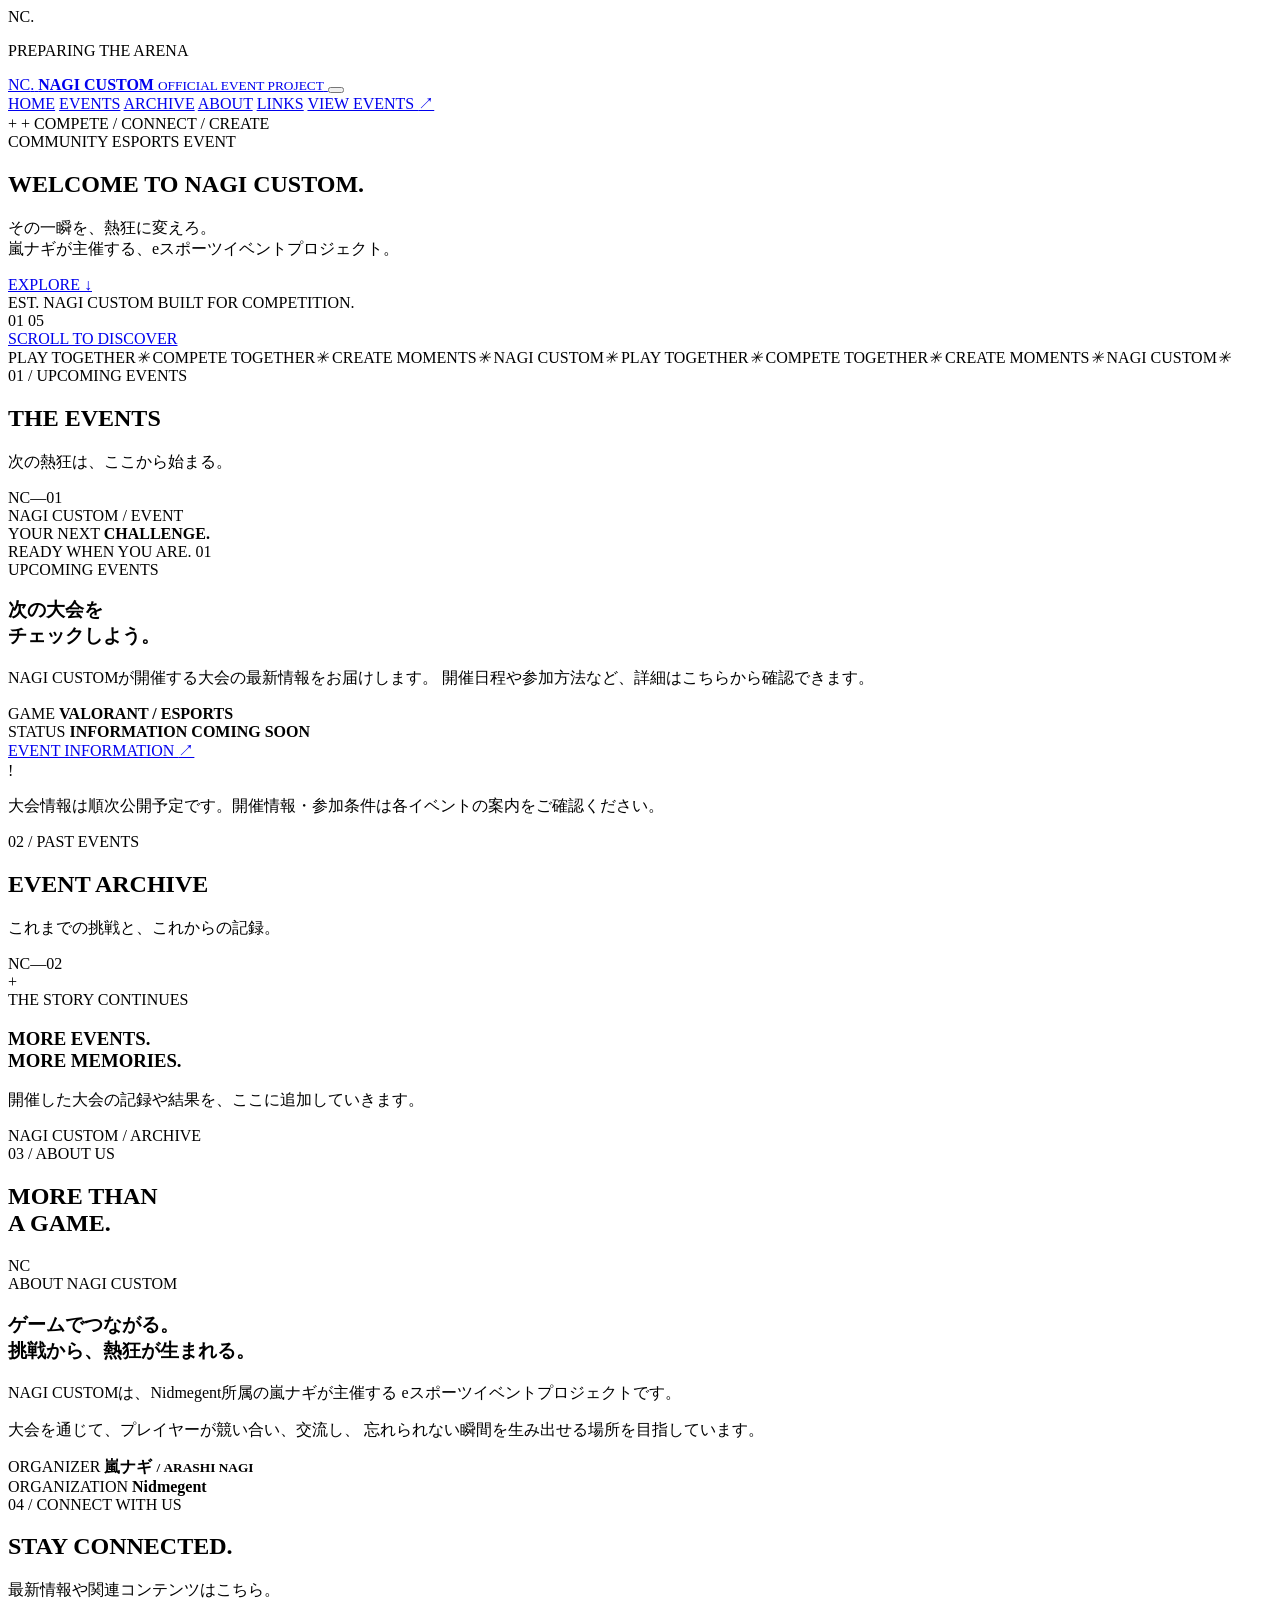
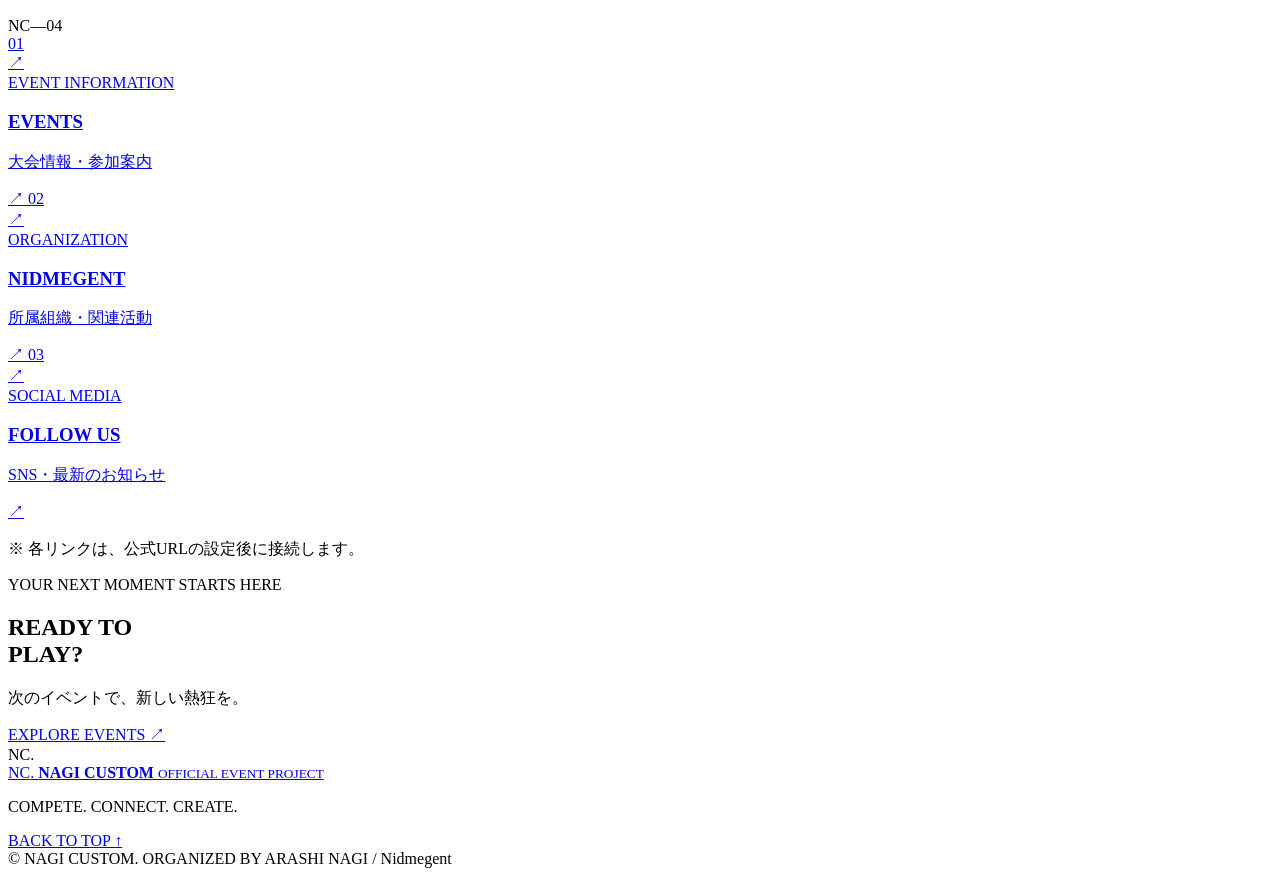
==== index.html @ 1d8992b0 "Create index.html" ====
<!DOCTYPE html>
<html lang="ja">
<head>
  <meta charset="UTF-8">
  <meta name="viewport" content="width=device-width, initial-scale=1.0">
  <meta name="theme-color" content="#080808">
  <meta name="description" content="NAGI CUSTOM - 嵐ナギが主催するeスポーツイベントの公式サイト。">
  <title>NAGI CUSTOM | ESPORTS EVENT</title>

  <link rel="stylesheet" href="css/style.css">
  <link rel="preconnect" href="https://fonts.googleapis.com">
  <link rel="preconnect" href="https://fonts.gstatic.com" crossorigin>
  <link href="https://fonts.googleapis.com/css2?family=Barlow+Condensed:wght@500;600;700;800;900&family=Noto+Sans+JP:wght@400;500;600;700;800&display=swap" rel="stylesheet">
</head>

<body>

  <!-- LOADING -->
  <div class="loader" id="loader">
    <div class="loader-content">
      <div class="loader-mark">NC<span>.</span></div>
      <div class="loader-line"><span></span></div>
      <p>PREPARING THE ARENA</p>
    </div>
  </div>

  <!-- BACKGROUND -->
  <div class="background-effects" aria-hidden="true">
    <div class="bg-glow bg-glow-one"></div>
    <div class="bg-glow bg-glow-two"></div>
    <div class="grid-overlay"></div>
    <div class="noise-overlay"></div>
  </div>

  <!-- HEADER -->
  <header class="header" id="header">
    <a href="#home" class="brand" aria-label="NAGI CUSTOM ホーム">
      <span class="brand-icon">NC<span>.</span></span>
      <span class="brand-text">
        <strong>NAGI CUSTOM</strong>
        <small>OFFICIAL EVENT PROJECT</small>
      </span>
    </a>

    <button class="menu-toggle" id="menuToggle"
      aria-label="メニューを開く" aria-expanded="false">
      <span></span>
      <span></span>
    </button>

    <nav class="navigation" id="navigation">
      <a href="#home" class="nav-link active">HOME</a>
      <a href="#events" class="nav-link">EVENTS</a>
      <a href="#archive" class="nav-link">ARCHIVE</a>
      <a href="#about" class="nav-link">ABOUT</a>
      <a href="#links" class="nav-link">LINKS</a>
      <a href="#events" class="nav-cta">
        VIEW EVENTS <span>↗</span>
      </a>
    </nav>
  </header>

  <main>

    <!-- HERO -->
    <section class="hero section" id="home">

      <div class="hero-decoration" aria-hidden="true">
        <span class="hero-cross cross-one">+</span>
        <span class="hero-cross cross-two">+</span>
        <span class="hero-circle"></span>
        <span class="hero-vertical-text">COMPETE / CONNECT / CREATE</span>
      </div>

      <div class="hero-content">
        <div class="eyebrow reveal">
          <span class="eyebrow-dot"></span>
          COMMUNITY ESPORTS EVENT
        </div>

        <h1 class="hero-title reveal">
          <span class="title-small">WELCOME TO</span>
          <span class="title-main">NAGI</span>
          <span class="title-main title-outline">CUSTOM<span class="title-period">.</span></span>
        </h1>

        <div class="hero-bottom reveal">
          <div class="hero-description">
            <span class="orange-line"></span>
            <p>
              その一瞬を、熱狂に変えろ。<br>
              <span>嵐ナギが主催する、eスポーツイベントプロジェクト。</span>
            </p>
          </div>

          <a href="#events" class="round-link" aria-label="イベント一覧を見る">
            <span>EXPLORE</span>
            <span class="round-link-arrow">↓</span>
          </a>
        </div>
      </div>

      <div class="hero-side-label">
        <span>EST. NAGI CUSTOM</span>
        <span>BUILT FOR COMPETITION.</span>
      </div>

      <div class="hero-index">
        <span>01</span>
        <span class="index-line"></span>
        <span>05</span>
      </div>

      <a href="#events" class="scroll-indicator">
        <span class="scroll-line"></span>
        <span>SCROLL TO DISCOVER</span>
      </a>

    </section>

    <!-- INTRO STRIP -->
    <div class="ticker" aria-label="NAGI CUSTOM">
      <div class="ticker-track">
        <span>PLAY TOGETHER</span><i>✳</i>
        <span>COMPETE TOGETHER</span><i>✳</i>
        <span>CREATE MOMENTS</span><i>✳</i>
        <span>NAGI CUSTOM</span><i>✳</i>
        <span>PLAY TOGETHER</span><i>✳</i>
        <span>COMPETE TOGETHER</span><i>✳</i>
        <span>CREATE MOMENTS</span><i>✳</i>
        <span>NAGI CUSTOM</span><i>✳</i>
      </div>
    </div>

    <!-- EVENTS -->
    <section class="section events-section" id="events">
      <div class="section-container">

        <div class="section-heading reveal">
          <div>
            <span class="section-kicker">01 / UPCOMING EVENTS</span>
            <h2 class="section-title">THE <span>EVENTS</span></h2>
            <p class="section-description">
              次の熱狂は、ここから始まる。
            </p>
          </div>

          <span class="heading-decoration">NC—01</span>
        </div>

        <div class="event-feature reveal">
          <div class="event-feature-visual">
            <div class="event-visual-grid"></div>
            <div class="event-visual-glow"></div>

            <span class="visual-label">NAGI CUSTOM / EVENT</span>

            <div class="event-visual-title">
              <span>YOUR NEXT</span>
              <strong>CHALLENGE<span>.</span></strong>
            </div>

            <div class="visual-bottom">
              <span>READY WHEN YOU ARE.</span>
              <span class="visual-number">01</span>
            </div>
          </div>

          <div class="event-feature-info">
            <div class="event-status">
              <span class="status-dot"></span>
              <span>UPCOMING EVENTS</span>
            </div>

            <h3>次の大会を<br>チェックしよう。</h3>

            <p>
              NAGI CUSTOMが開催する大会の最新情報をお届けします。
              開催日程や参加方法など、詳細はこちらから確認できます。
            </p>

            <div class="event-info-divider"></div>

            <div class="event-meta">
              <span>GAME</span>
              <strong>VALORANT / ESPORTS</strong>
            </div>

            <div class="event-meta">
              <span>STATUS</span>
              <strong class="meta-highlight">INFORMATION COMING SOON</strong>
            </div>

            <a href="#contact" class="text-link">
              EVENT INFORMATION
              <span>↗</span>
            </a>
          </div>
        </div>

        <div class="section-note reveal">
          <span class="note-mark">!</span>
          <p>
            大会情報は順次公開予定です。開催情報・参加条件は各イベントの案内をご確認ください。
          </p>
        </div>

      </div>
    </section>

    <!-- ARCHIVE -->
    <section class="section archive-section" id="archive">
      <div class="section-container">

        <div class="section-heading reveal">
          <div>
            <span class="section-kicker">02 / PAST EVENTS</span>
            <h2 class="section-title">EVENT <span>ARCHIVE</span></h2>
            <p class="section-description">
              これまでの挑戦と、これからの記録。
            </p>
          </div>

          <span class="heading-decoration">NC—02</span>
        </div>

        <div class="archive-empty reveal">
          <div class="archive-empty-icon">+</div>
          <span class="archive-empty-label">THE STORY CONTINUES</span>
          <h3>MORE EVENTS.<br><span>MORE MEMORIES.</span></h3>
          <p>
            開催した大会の記録や結果を、ここに追加していきます。
          </p>
          <span class="archive-empty-bottom">NAGI CUSTOM / ARCHIVE</span>
        </div>

      </div>
    </section>

    <!-- ABOUT -->
    <section class="section about-section" id="about">
      <div class="section-container">

        <div class="about-layout">

          <div class="about-heading reveal">
            <span class="section-kicker">03 / ABOUT US</span>
            <h2 class="section-title">MORE THAN<br><span>A GAME.</span></h2>

            <div class="about-symbol" aria-hidden="true">
              <span>NC</span>
              <i></i>
              <i></i>
              <i></i>
            </div>
          </div>

          <div class="about-content reveal">
            <span class="about-label">ABOUT NAGI CUSTOM</span>

            <h3>
              ゲームでつながる。<br>
              挑戦から、熱狂が生まれる。
            </h3>

            <p>
              NAGI CUSTOMは、Nidmegent所属の嵐ナギが主催する
              eスポーツイベントプロジェクトです。
            </p>

            <p>
              大会を通じて、プレイヤーが競い合い、交流し、
              忘れられない瞬間を生み出せる場所を目指しています。
            </p>

            <div class="about-signature">
              <div>
                <span>ORGANIZER</span>
                <strong>嵐ナギ <small>/ ARASHI NAGI</small></strong>
              </div>

              <div>
                <span>ORGANIZATION</span>
                <strong>Nidmegent</strong>
              </div>
            </div>
          </div>

        </div>

      </div>
    </section>

    <!-- LINKS -->
    <section class="section links-section" id="links">
      <div class="section-container">

        <div class="section-heading reveal">
          <div>
            <span class="section-kicker">04 / CONNECT WITH US</span>
            <h2 class="section-title">STAY <span>CONNECTED.</span></h2>
            <p class="section-description">
              最新情報や関連コンテンツはこちら。
            </p>
          </div>

          <span class="heading-decoration">NC—04</span>
        </div>

        <div class="links-grid">

          <a href="#contact" class="link-card reveal">
            <span class="link-card-number">01</span>
            <div class="link-card-icon">↗</div>
            <span class="link-card-label">EVENT INFORMATION</span>
            <h3>EVENTS</h3>
            <p>大会情報・参加案内</p>
            <span class="link-card-arrow">↗</span>
          </a>

          <a href="#contact" class="link-card reveal">
            <span class="link-card-number">02</span>
            <div class="link-card-icon">↗</div>
            <span class="link-card-label">ORGANIZATION</span>
            <h3>NIDMEGENT</h3>
            <p>所属組織・関連活動</p>
            <span class="link-card-arrow">↗</span>
          </a>

          <a href="#contact" class="link-card reveal">
            <span class="link-card-number">03</span>
            <div class="link-card-icon">↗</div>
            <span class="link-card-label">SOCIAL MEDIA</span>
            <h3>FOLLOW US</h3>
            <p>SNS・最新のお知らせ</p>
            <span class="link-card-arrow">↗</span>
          </a>

        </div>

        <p class="links-note reveal">
          ※ 各リンクは、公式URLの設定後に接続します。
        </p>

      </div>
    </section>

    <!-- CONTACT CTA -->
    <section class="contact-section" id="contact">
      <div class="contact-glow"></div>

      <div class="contact-content reveal">
        <span class="section-kicker">YOUR NEXT MOMENT STARTS HERE</span>

        <h2>
          READY TO<br>
          <span>PLAY?</span>
        </h2>

        <p>
          次のイベントで、新しい熱狂を。
        </p>

        <a href="#events" class="contact-button">
          EXPLORE EVENTS
          <span>↗</span>
        </a>
      </div>

      <div class="contact-decoration" aria-hidden="true">NC.</div>
    </section>

  </main>

  <!-- FOOTER -->
  <footer class="footer">
    <div class="footer-main">

      <a href="#home" class="brand footer-brand">
        <span class="brand-icon">NC<span>.</span></span>
        <span class="brand-text">
          <strong>NAGI CUSTOM</strong>
          <small>OFFICIAL EVENT PROJECT</small>
        </span>
      </a>

      <p class="footer-copy">
        COMPETE. CONNECT. CREATE.
      </p>

      <a href="#home" class="back-to-top">
        BACK TO TOP <span>↑</span>
      </a>

    </div>

    <div class="footer-bottom">
      <span>© <span id="currentYear"></span> NAGI CUSTOM.</span>
      <span>ORGANIZED BY ARASHI NAGI / Nidmegent</span>
    </div>
  </footer>

  <script src="js/main.js"></script>
</body>
</html>
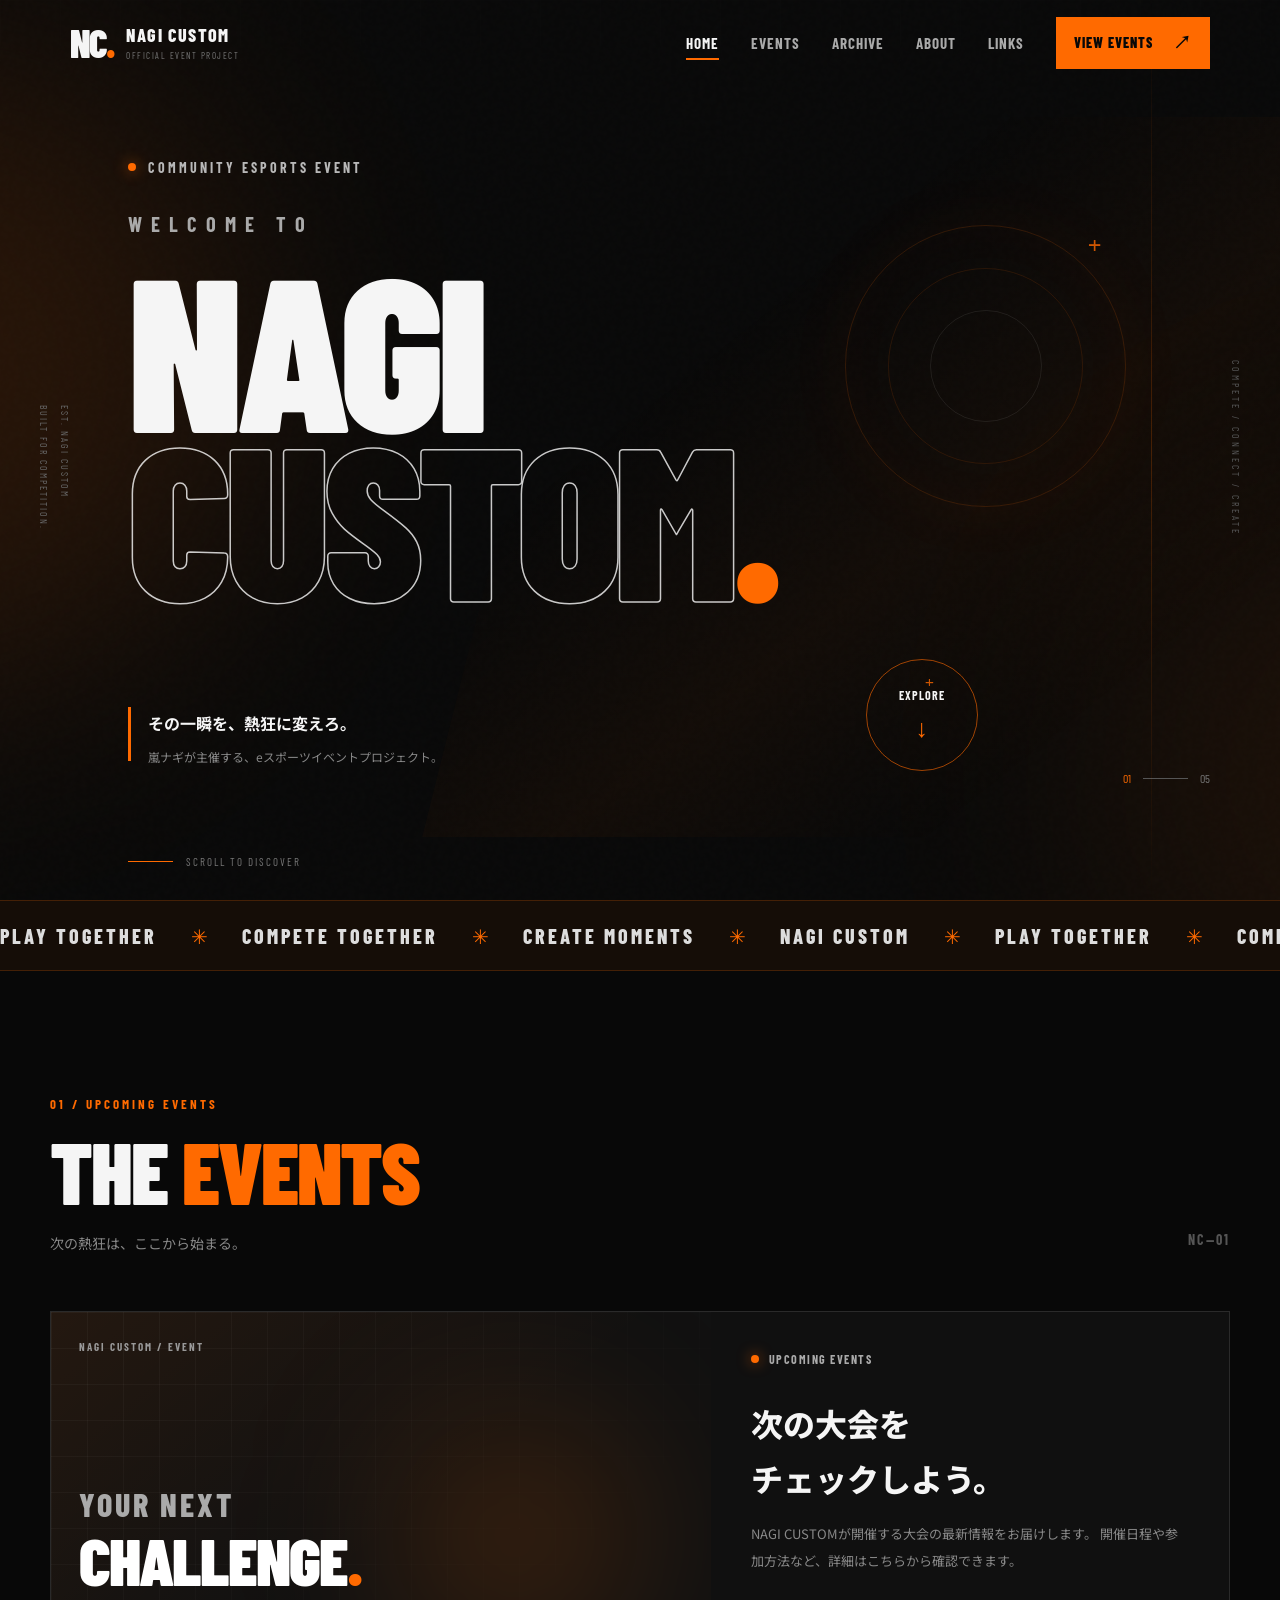
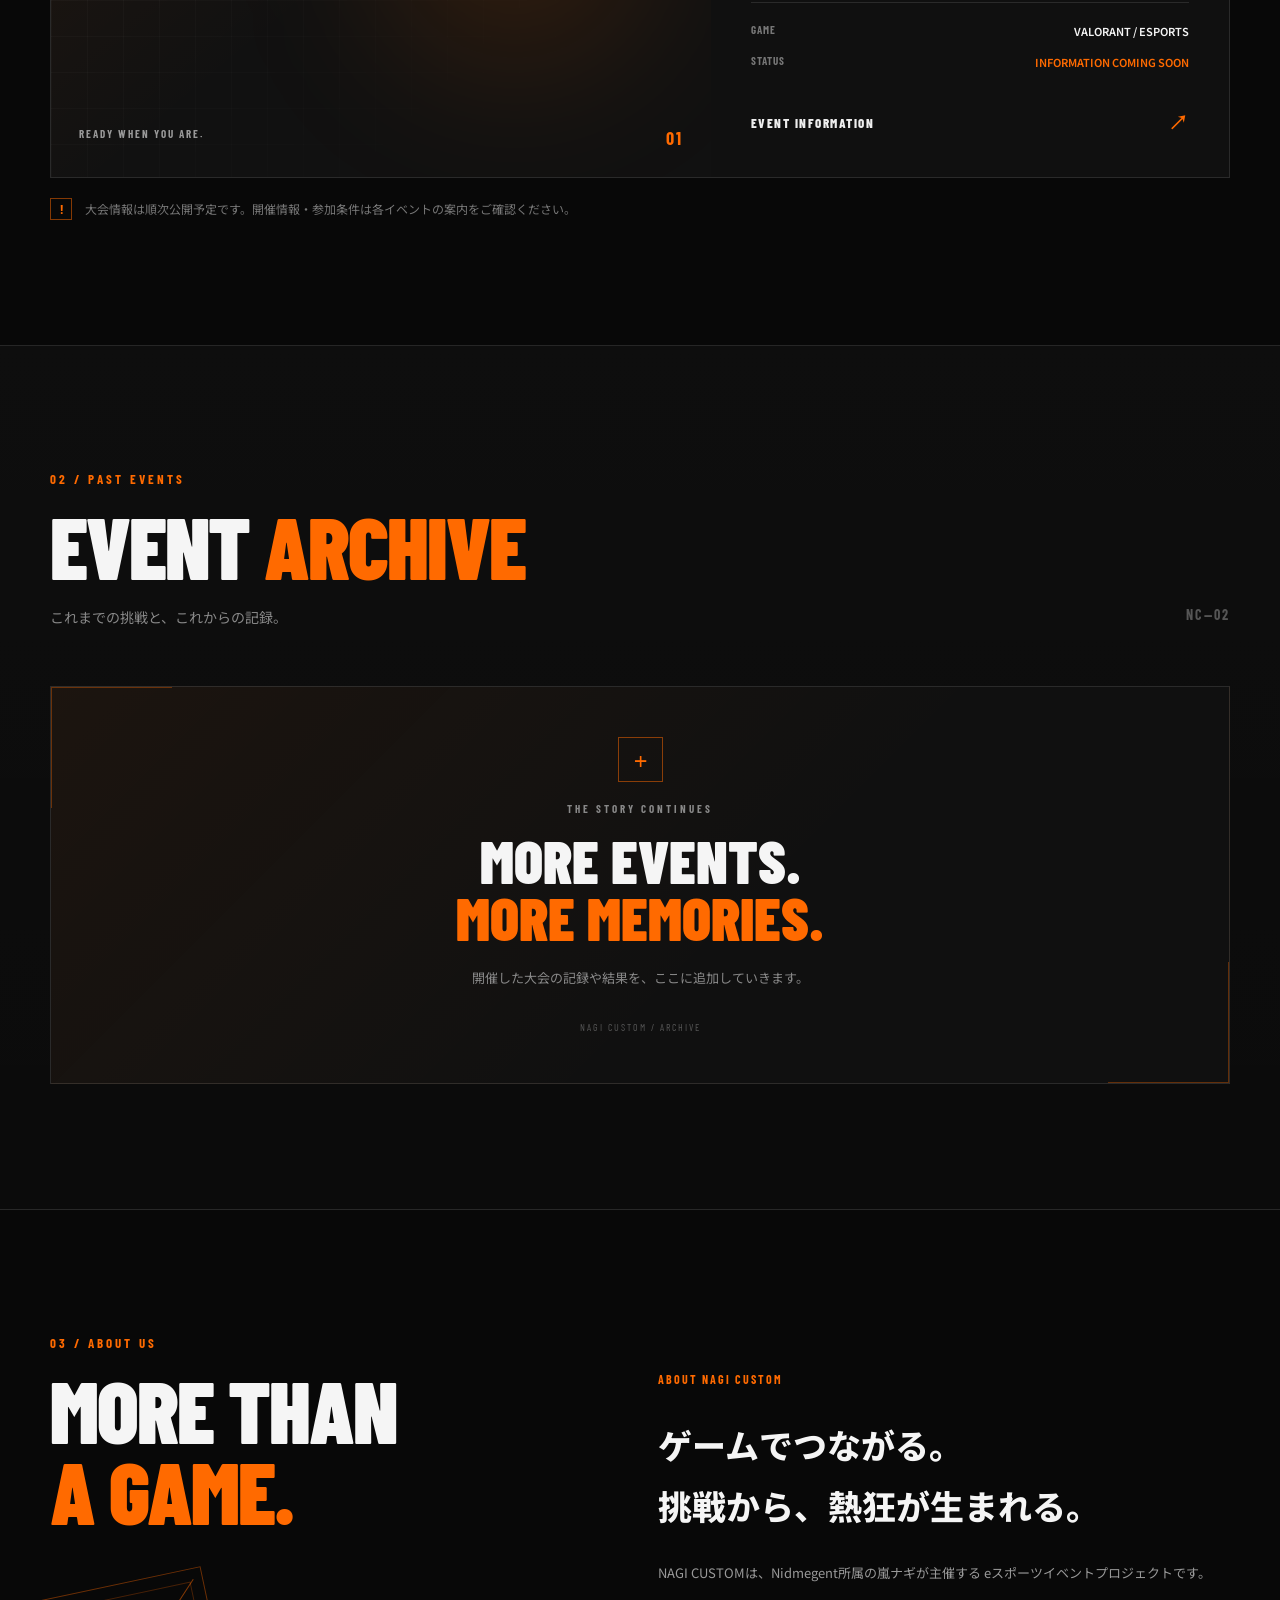
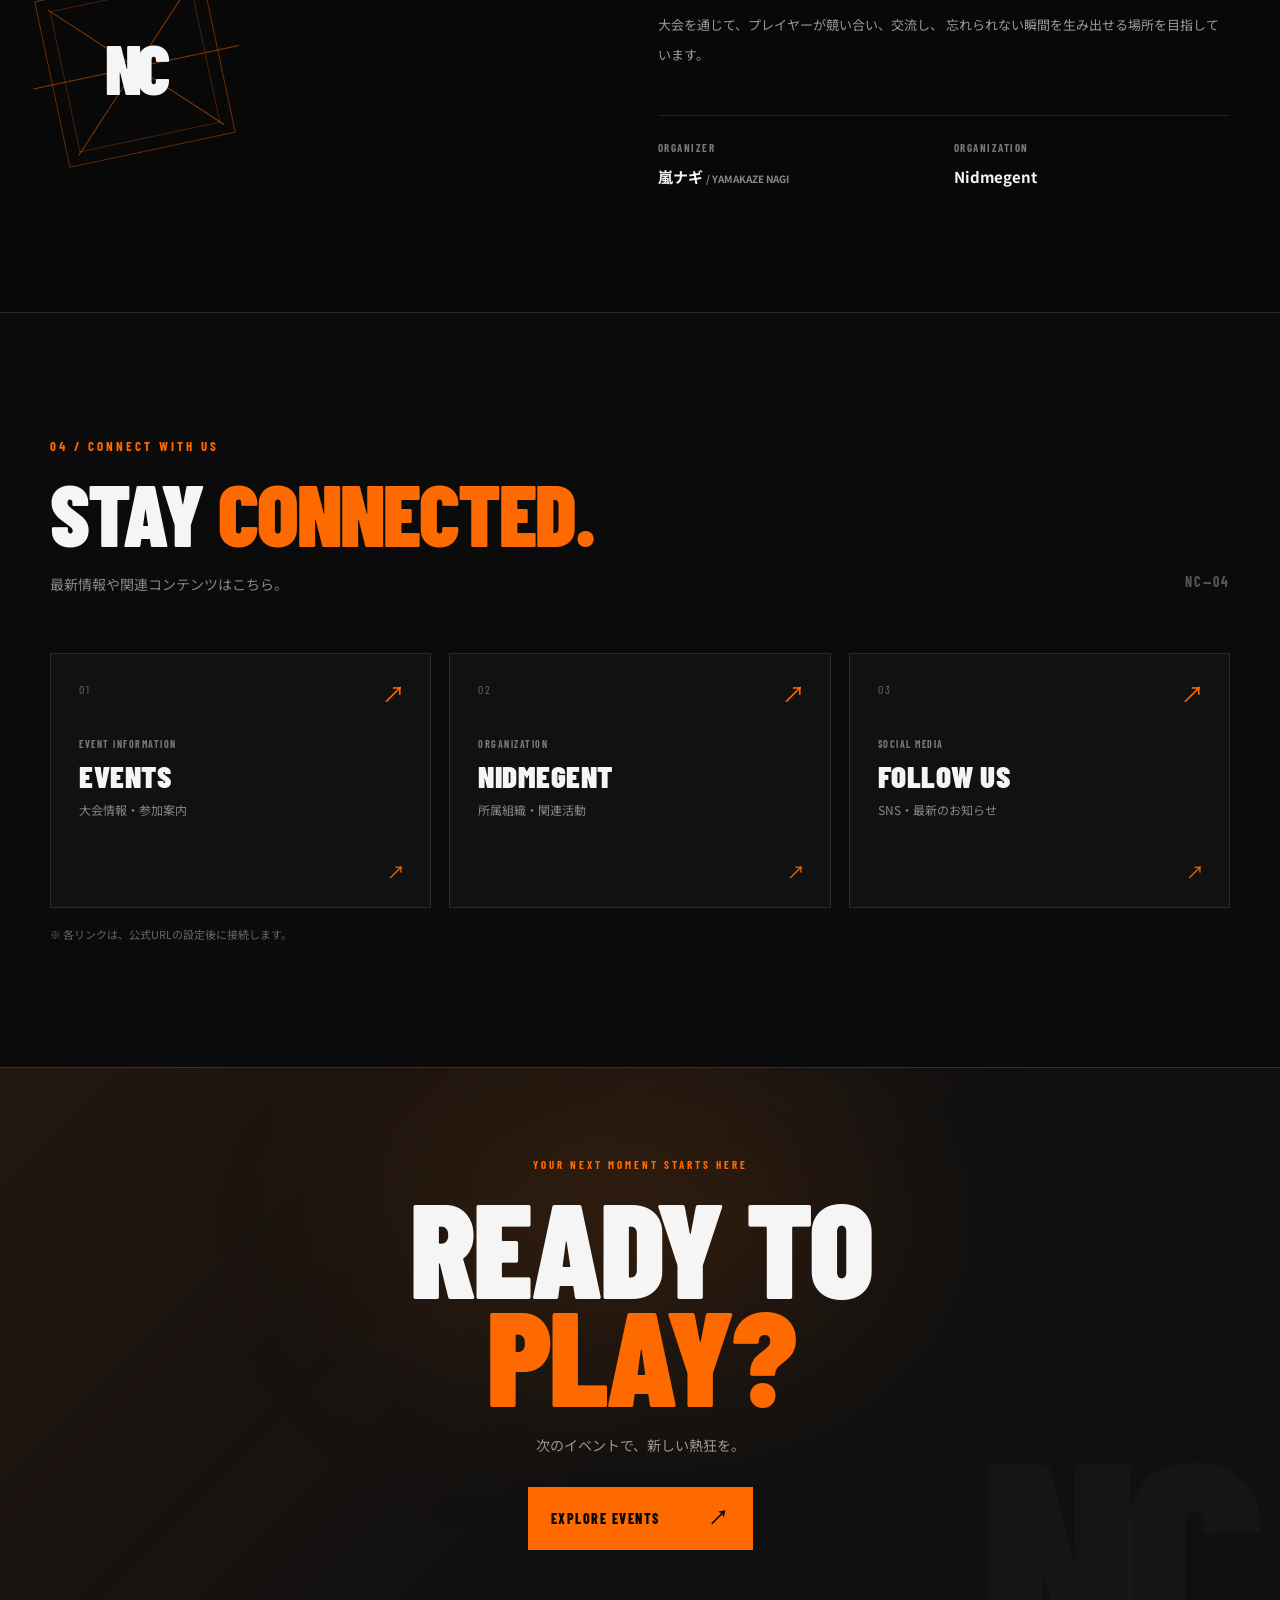
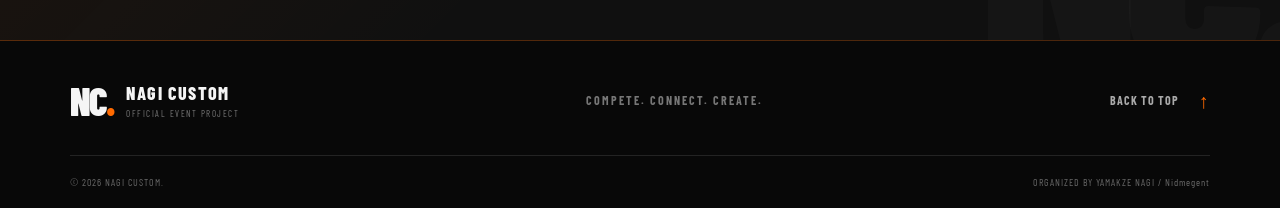
==== commit 40a6c30a: "Update index.html" ====
--- a/index.html
+++ b/index.html
@@ -276,7 +276,7 @@
             <div class="about-signature">
               <div>
                 <span>ORGANIZER</span>
-                <strong>嵐ナギ <small>/ ARASHI NAGI</small></strong>
+                <strong>嵐ナギ <small>/ YAMAKAZE NAGI</small></strong>
               </div>
 
               <div>
@@ -396,7 +396,7 @@
 
     <div class="footer-bottom">
       <span>© <span id="currentYear"></span> NAGI CUSTOM.</span>
-      <span>ORGANIZED BY ARASHI NAGI / Nidmegent</span>
+      <span>ORGANIZED BY YAMAKZE NAGI / Nidmegent</span>
     </div>
   </footer>
 
--- a/css/style.css
+++ b/css/style.css
@@ -0,0 +1,2087 @@
+/* ==================================================
+   NAGI CUSTOM
+   BLACK × ORANGE / ESPORTS EVENT WEBSITE
+================================================== */
+
+:root {
+  --bg: #080808;
+  --bg-soft: #101010;
+  --panel: #141414;
+  --panel-light: #1b1b1b;
+  --orange: #ff6a00;
+  --orange-light: #ff8a32;
+  --white: #f5f5f5;
+  --gray: #999999;
+  --border: rgba(255, 255, 255, 0.11);
+  --font-display: "Barlow Condensed", sans-serif;
+  --font-jp: "Noto Sans JP", sans-serif;
+  --container: 1180px;
+}
+
+/* RESET */
+
+* {
+  box-sizing: border-box;
+  margin: 0;
+  padding: 0;
+}
+
+html {
+  scroll-behavior: smooth;
+  scroll-padding-top: 100px;
+}
+
+body {
+  min-width: 320px;
+  overflow-x: hidden;
+  background: var(--bg);
+  color: var(--white);
+  font-family: var(--font-jp);
+  -webkit-font-smoothing: antialiased;
+}
+
+body.menu-open {
+  overflow: hidden;
+}
+
+a {
+  color: inherit;
+  text-decoration: none;
+}
+
+button {
+  color: inherit;
+  font: inherit;
+}
+
+button,
+a {
+  -webkit-tap-highlight-color: transparent;
+}
+
+button:focus-visible,
+a:focus-visible {
+  outline: 2px solid var(--orange);
+  outline-offset: 5px;
+}
+
+::selection {
+  background: var(--orange);
+  color: #000;
+}
+
+::-webkit-scrollbar {
+  width: 7px;
+}
+
+::-webkit-scrollbar-track {
+  background: #080808;
+}
+
+::-webkit-scrollbar-thumb {
+  background: #444;
+}
+
+::-webkit-scrollbar-thumb:hover {
+  background: var(--orange);
+}
+
+/* BACKGROUND */
+
+.background-effects {
+  position: fixed;
+  inset: 0;
+  z-index: -2;
+  overflow: hidden;
+  pointer-events: none;
+  background: var(--bg);
+}
+
+.bg-glow {
+  position: absolute;
+  width: 650px;
+  height: 650px;
+  border-radius: 50%;
+  filter: blur(130px);
+  opacity: 0.12;
+  background: var(--orange);
+}
+
+.bg-glow-one {
+  top: 5%;
+  left: -400px;
+}
+
+.bg-glow-two {
+  right: -450px;
+  top: 50%;
+  opacity: 0.07;
+}
+
+.grid-overlay {
+  position: absolute;
+  inset: 0;
+  opacity: 0.12;
+  background-image:
+    linear-gradient(rgba(255, 255, 255, 0.035) 1px, transparent 1px),
+    linear-gradient(90deg, rgba(255, 255, 255, 0.035) 1px, transparent 1px);
+  background-size: 60px 60px;
+  mask-image: linear-gradient(to bottom, black, transparent 90%);
+}
+
+.noise-overlay {
+  position: absolute;
+  inset: 0;
+  opacity: 0.035;
+  background-image: url("data:image/svg+xml,%3Csvg viewBox='0 0 180 180' xmlns='http://www.w3.org/2000/svg'%3E%3Cfilter id='n'%3E%3CfeTurbulence type='fractalNoise' baseFrequency='.9' numOctaves='3' stitchTiles='stitch'/%3E%3C/filter%3E%3Crect width='100%25' height='100%25' filter='url(%23n)' opacity='.5'/%3E%3C/svg%3E");
+}
+
+/* LOADER */
+
+.loader {
+  position: fixed;
+  inset: 0;
+  z-index: 9999;
+  display: grid;
+  place-items: center;
+  background: #080808;
+  transition:
+    opacity 0.6s ease,
+    visibility 0.6s ease;
+}
+
+.loader.loaded {
+  opacity: 0;
+  visibility: hidden;
+  pointer-events: none;
+}
+
+.loader-content {
+  width: 230px;
+  text-align: center;
+}
+
+.loader-mark {
+  font-family: var(--font-display);
+  font-size: 76px;
+  font-weight: 900;
+  letter-spacing: -4px;
+  animation: loaderPulse 1.1s ease-in-out infinite alternate;
+}
+
+.loader-mark span,
+.brand-icon span {
+  color: var(--orange);
+}
+
+.loader-line {
+  height: 2px;
+  margin-top: 18px;
+  overflow: hidden;
+  background: #242424;
+}
+
+.loader-line span {
+  display: block;
+  width: 100%;
+  height: 100%;
+  background: var(--orange);
+  transform-origin: left;
+  animation: loaderProgress 1.2s ease-in-out infinite;
+}
+
+.loader-content p {
+  margin-top: 13px;
+  color: #777;
+  font-family: var(--font-display);
+  font-size: 12px;
+  letter-spacing: 3px;
+}
+
+/* HEADER */
+
+.header {
+  position: fixed;
+  inset: 0 0 auto;
+  z-index: 1000;
+  display: flex;
+  height: 86px;
+  align-items: center;
+  justify-content: space-between;
+  padding: 0 5.5%;
+  border-bottom: 1px solid transparent;
+  transition:
+    background 0.3s ease,
+    border-color 0.3s ease,
+    height 0.3s ease;
+}
+
+.header.scrolled {
+  height: 72px;
+  border-bottom-color: var(--border);
+  background: rgba(8, 8, 8, 0.91);
+  backdrop-filter: blur(18px);
+  -webkit-backdrop-filter: blur(18px);
+}
+
+.brand {
+  display: inline-flex;
+  align-items: center;
+  gap: 12px;
+  flex-shrink: 0;
+}
+
+.brand-icon {
+  font-family: var(--font-display);
+  font-size: 39px;
+  font-weight: 900;
+  line-height: 1;
+  letter-spacing: -2px;
+}
+
+.brand-text {
+  display: flex;
+  flex-direction: column;
+  gap: 4px;
+}
+
+.brand-text strong {
+  font-family: var(--font-display);
+  font-size: 18px;
+  font-weight: 800;
+  letter-spacing: 1.4px;
+}
+
+.brand-text small {
+  color: #777;
+  font-family: var(--font-display);
+  font-size: 9px;
+  letter-spacing: 1.5px;
+}
+
+.navigation {
+  display: flex;
+  align-items: center;
+  gap: clamp(17px, 2.5vw, 35px);
+}
+
+.nav-link {
+  position: relative;
+  padding: 8px 0;
+  color: #aaa;
+  font-family: var(--font-display);
+  font-size: 15px;
+  font-weight: 700;
+  letter-spacing: 1px;
+  transition: color 0.25s ease;
+}
+
+.nav-link::after {
+  position: absolute;
+  right: 0;
+  bottom: 0;
+  left: 0;
+  height: 2px;
+  background: var(--orange);
+  content: "";
+  transform: scaleX(0);
+  transform-origin: left;
+  transition: transform 0.25s ease;
+}
+
+.nav-link:hover,
+.nav-link.active {
+  color: var(--white);
+}
+
+.nav-link:hover::after,
+.nav-link.active::after {
+  transform: scaleX(1);
+}
+
+.nav-cta {
+  display: inline-flex;
+  align-items: center;
+  gap: 20px;
+  padding: 13px 17px;
+  border: 1px solid var(--orange);
+  background: var(--orange);
+  color: #080808;
+  font-family: var(--font-display);
+  font-size: 14px;
+  font-weight: 800;
+  letter-spacing: 1px;
+  transition:
+    color 0.25s ease,
+    background 0.25s ease;
+}
+
+.nav-cta span {
+  font-size: 18px;
+}
+
+.nav-cta:hover {
+  background: transparent;
+  color: var(--orange);
+}
+
+.menu-toggle {
+  display: none;
+}
+
+/* HERO */
+
+.section {
+  position: relative;
+}
+
+.hero {
+  position: relative;
+  display: flex;
+  min-height: 790px;
+  min-height: min(900px, 100svh);
+  min-height: max(760px, 100svh);
+  flex-direction: column;
+  justify-content: center;
+  padding: 145px 10% 115px;
+  overflow: hidden;
+}
+
+.hero::before {
+  position: absolute;
+  top: 13%;
+  right: -5%;
+  width: 65%;
+  height: 80%;
+  background: linear-gradient(
+    135deg,
+    transparent 25%,
+    rgba(255, 106, 0, 0.045) 55%,
+    transparent 80%
+  );
+  content: "";
+  transform: skewX(-14deg);
+  pointer-events: none;
+}
+
+.hero::after {
+  position: absolute;
+  top: 0;
+  right: 10%;
+  width: 1px;
+  height: 100%;
+  background: linear-gradient(
+    to bottom,
+    transparent,
+    rgba(255, 106, 0, 0.22),
+    transparent
+  );
+  content: "";
+}
+
+.hero-content {
+  position: relative;
+  z-index: 2;
+  width: min(100%, 1080px);
+  margin: 0 auto;
+}
+
+.eyebrow {
+  display: flex;
+  align-items: center;
+  gap: 12px;
+  color: #b8b8b8;
+  font-family: var(--font-display);
+  font-size: 14px;
+  font-weight: 700;
+  letter-spacing: 3px;
+}
+
+.eyebrow-dot,
+.status-dot {
+  width: 8px;
+  height: 8px;
+  flex-shrink: 0;
+  border-radius: 50%;
+  background: var(--orange);
+  box-shadow: 0 0 14px rgba(255, 106, 0, 0.7);
+}
+
+.hero-title {
+  display: flex;
+  flex-direction: column;
+  align-items: flex-start;
+  margin-top: 35px;
+  font-family: var(--font-display);
+  font-weight: 900;
+  line-height: 0.78;
+}
+
+.title-small {
+  margin-bottom: 24px;
+  color: #aaa;
+  font-size: clamp(15px, 1.6vw, 21px);
+  font-weight: 700;
+  letter-spacing: 9px;
+  line-height: 1.3;
+}
+
+.title-main {
+  display: block;
+  font-size: clamp(100px, 17vw, 218px);
+  letter-spacing: -7px;
+}
+
+.title-outline {
+  color: transparent;
+  -webkit-text-stroke: 1.5px rgba(255, 255, 255, 0.78);
+}
+
+.title-period {
+  color: var(--orange);
+  -webkit-text-stroke: 0;
+}
+
+.hero-bottom {
+  display: flex;
+  max-width: 850px;
+  align-items: flex-end;
+  justify-content: space-between;
+  gap: 25px;
+  margin-top: 58px;
+}
+
+.hero-description {
+  display: flex;
+  align-items: flex-start;
+  gap: 17px;
+}
+
+.orange-line {
+  width: 3px;
+  height: 54px;
+  flex-shrink: 0;
+  background: var(--orange);
+}
+
+.hero-description p {
+  font-size: 16px;
+  font-weight: 700;
+  line-height: 2;
+}
+
+.hero-description p span {
+  color: #888;
+  font-size: 12px;
+  font-weight: 400;
+}
+
+.round-link {
+  display: flex;
+  width: 112px;
+  height: 112px;
+  flex-shrink: 0;
+  flex-direction: column;
+  align-items: center;
+  justify-content: center;
+  gap: 10px;
+  border: 1px solid rgba(255, 106, 0, 0.6);
+  border-radius: 50%;
+  font-family: var(--font-display);
+  font-size: 12px;
+  font-weight: 700;
+  letter-spacing: 1px;
+  transition:
+    background 0.3s ease,
+    color 0.3s ease,
+    transform 0.3s ease;
+}
+
+.round-link-arrow {
+  color: var(--orange);
+  font-size: 25px;
+  transition: transform 0.3s ease;
+}
+
+.round-link:hover {
+  background: var(--orange);
+  color: #080808;
+  transform: rotate(-8deg);
+}
+
+.round-link:hover .round-link-arrow {
+  color: #080808;
+  transform: translateY(4px);
+}
+
+.hero-decoration {
+  position: absolute;
+  inset: 0;
+  pointer-events: none;
+}
+
+.hero-cross {
+  position: absolute;
+  color: var(--orange);
+  font-family: var(--font-display);
+  font-size: 30px;
+  opacity: 0.8;
+}
+
+.cross-one {
+  top: 25%;
+  right: 14%;
+}
+
+.cross-two {
+  right: 27%;
+  bottom: 23%;
+  font-size: 20px;
+}
+
+.hero-circle {
+  position: absolute;
+  top: 25%;
+  right: 12%;
+  width: clamp(140px, 22vw, 290px);
+  aspect-ratio: 1;
+  border: 1px solid rgba(255, 106, 0, 0.16);
+  border-radius: 50%;
+  box-shadow:
+    0 0 80px rgba(255, 106, 0, 0.04),
+    inset 0 0 60px rgba(255, 106, 0, 0.025);
+}
+
+.hero-circle::before,
+.hero-circle::after {
+  position: absolute;
+  inset: 15%;
+  border: 1px solid rgba(255, 106, 0, 0.12);
+  border-radius: 50%;
+  content: "";
+}
+
+.hero-circle::after {
+  inset: 30%;
+  border-color: rgba(255, 255, 255, 0.08);
+}
+
+.hero-vertical-text {
+  position: absolute;
+  top: 40%;
+  right: 3%;
+  color: #555;
+  font-family: var(--font-display);
+  font-size: 10px;
+  letter-spacing: 3px;
+  writing-mode: vertical-rl;
+}
+
+.hero-side-label {
+  position: absolute;
+  top: 45%;
+  left: 3%;
+  display: flex;
+  flex-direction: column;
+  gap: 9px;
+  color: #666;
+  font-family: var(--font-display);
+  font-size: 10px;
+  letter-spacing: 2px;
+  writing-mode: vertical-rl;
+}
+
+.hero-index {
+  position: absolute;
+  right: 5.5%;
+  bottom: 115px;
+  display: flex;
+  align-items: center;
+  gap: 12px;
+  color: #777;
+  font-family: var(--font-display);
+  font-size: 12px;
+}
+
+.hero-index span:first-child {
+  color: var(--orange);
+}
+
+.index-line {
+  width: 45px;
+  height: 1px;
+  background: #555;
+}
+
+.scroll-indicator {
+  position: absolute;
+  bottom: 32px;
+  left: 10%;
+  display: flex;
+  align-items: center;
+  gap: 13px;
+  color: #777;
+  font-family: var(--font-display);
+  font-size: 11px;
+  letter-spacing: 2px;
+}
+
+.scroll-line {
+  width: 45px;
+  height: 1px;
+  background: var(--orange);
+  transform-origin: left;
+  animation: scrollLine 1.5s ease-in-out infinite;
+}
+
+/* TICKER */
+
+.ticker {
+  position: relative;
+  overflow: hidden;
+  padding: 20px 0;
+  border-top: 1px solid rgba(255, 106, 0, 0.2);
+  border-bottom: 1px solid rgba(255, 106, 0, 0.2);
+  background: rgba(255, 106, 0, 0.055);
+}
+
+.ticker-track {
+  display: flex;
+  width: max-content;
+  align-items: center;
+  gap: 34px;
+  animation: tickerMove 30s linear infinite;
+}
+
+.ticker-track span {
+  color: #ddd;
+  font-family: var(--font-display);
+  font-size: 20px;
+  font-weight: 800;
+  letter-spacing: 3px;
+  white-space: nowrap;
+}
+
+.ticker-track i {
+  color: var(--orange);
+  font-size: 20px;
+  font-style: normal;
+}
+
+/* SECTION COMMON */
+
+.section-container {
+  width: min(calc(100% - 80px), var(--container));
+  margin: 0 auto;
+}
+
+.events-section,
+.archive-section,
+.about-section,
+.links-section {
+  padding: 125px 0;
+}
+
+.section-heading {
+  display: flex;
+  align-items: flex-end;
+  justify-content: space-between;
+  gap: 25px;
+  margin-bottom: 55px;
+}
+
+.section-kicker {
+  display: block;
+  margin-bottom: 18px;
+  color: var(--orange);
+  font-family: var(--font-display);
+  font-size: 13px;
+  font-weight: 700;
+  letter-spacing: 3px;
+}
+
+.section-title {
+  font-family: var(--font-display);
+  font-size: clamp(47px, 7vw, 86px);
+  font-weight: 900;
+  letter-spacing: -2px;
+  line-height: 0.95;
+}
+
+.section-title > span {
+  color: var(--orange);
+}
+
+.section-description {
+  margin-top: 18px;
+  color: #888;
+  font-size: 14px;
+  line-height: 1.9;
+}
+
+.heading-decoration {
+  padding-bottom: 8px;
+  color: #555;
+  font-family: var(--font-display);
+  font-size: 14px;
+  font-weight: 700;
+  letter-spacing: 2px;
+}
+
+/* FEATURED EVENT */
+
+.event-feature {
+  display: grid;
+  grid-template-columns: 1.12fr 0.88fr;
+  min-height: 440px;
+  border: 1px solid var(--border);
+  background: var(--bg-soft);
+}
+
+.event-feature-visual {
+  position: relative;
+  display: flex;
+  min-height: 400px;
+  flex-direction: column;
+  justify-content: space-between;
+  padding: 28px;
+  overflow: hidden;
+  background:
+    linear-gradient(140deg, rgba(255, 106, 0, 0.08), transparent 50%),
+    #111;
+}
+
+.event-visual-grid {
+  position: absolute;
+  inset: 0;
+  background-image:
+    linear-gradient(rgba(255, 255, 255, 0.04) 1px, transparent 1px),
+    linear-gradient(90deg, rgba(255, 255, 255, 0.04) 1px, transparent 1px);
+  background-size: 36px 36px;
+  mask-image: linear-gradient(135deg, black, transparent 80%);
+}
+
+.event-visual-glow {
+  position: absolute;
+  top: 20%;
+  right: 10%;
+  width: 260px;
+  height: 260px;
+  border-radius: 50%;
+  background: rgba(255, 106, 0, 0.15);
+  filter: blur(80px);
+}
+
+.visual-label,
+.visual-bottom {
+  position: relative;
+  z-index: 1;
+  display: flex;
+  justify-content: space-between;
+  color: #999;
+  font-family: var(--font-display);
+  font-size: 11px;
+  font-weight: 700;
+  letter-spacing: 2px;
+}
+
+.event-visual-title {
+  position: relative;
+  z-index: 1;
+  display: flex;
+  flex-direction: column;
+  align-items: flex-start;
+  font-family: var(--font-display);
+  line-height: 0.9;
+}
+
+.event-visual-title > span {
+  margin-bottom: 12px;
+  color: #aaa;
+  font-size: clamp(19px, 2.5vw, 32px);
+  font-weight: 800;
+  letter-spacing: 3px;
+}
+
+.event-visual-title strong {
+  color: #fff;
+  font-size: clamp(44px, 5.2vw, 68px);
+  font-weight: 900;
+  letter-spacing: -2px;
+}
+
+.event-visual-title strong span {
+  color: var(--orange);
+}
+
+.visual-number {
+  color: var(--orange);
+  font-size: 18px;
+}
+
+.event-feature-info {
+  display: flex;
+  flex-direction: column;
+  align-items: flex-start;
+  padding: 40px;
+}
+
+.event-status {
+  display: flex;
+  align-items: center;
+  gap: 10px;
+  color: #aaa;
+  font-family: var(--font-display);
+  font-size: 12px;
+  font-weight: 700;
+  letter-spacing: 1.5px;
+}
+
+.event-feature-info h3 {
+  margin-top: 30px;
+  font-size: clamp(23px, 2.6vw, 32px);
+  font-weight: 800;
+  line-height: 1.7;
+}
+
+.event-feature-info > p {
+  margin-top: 15px;
+  color: #888;
+  font-size: 13px;
+  line-height: 2.1;
+}
+
+.event-info-divider {
+  width: 100%;
+  height: 1px;
+  margin: 27px 0 20px;
+  background: var(--border);
+}
+
+.event-meta {
+  display: flex;
+  width: 100%;
+  justify-content: space-between;
+  gap: 15px;
+  margin-bottom: 15px;
+}
+
+.event-meta span {
+  color: #777;
+  font-family: var(--font-display);
+  font-size: 11px;
+  font-weight: 700;
+  letter-spacing: 1px;
+}
+
+.event-meta strong {
+  font-size: 11px;
+  font-weight: 600;
+  text-align: right;
+}
+
+.event-meta .meta-highlight {
+  color: var(--orange);
+}
+
+.text-link {
+  display: flex;
+  width: 100%;
+  align-items: center;
+  justify-content: space-between;
+  margin-top: auto;
+  padding-top: 25px;
+  color: #eee;
+  font-family: var(--font-display);
+  font-size: 13px;
+  font-weight: 800;
+  letter-spacing: 1.5px;
+}
+
+.text-link span {
+  color: var(--orange);
+  font-size: 20px;
+  transition: transform 0.25s ease;
+}
+
+.text-link:hover span {
+  transform: translate(4px, -4px);
+}
+
+.section-note {
+  display: flex;
+  align-items: center;
+  gap: 13px;
+  margin-top: 20px;
+  color: #777;
+  font-size: 12px;
+  line-height: 1.8;
+}
+
+.note-mark {
+  display: grid;
+  width: 22px;
+  height: 22px;
+  flex-shrink: 0;
+  place-items: center;
+  border: 1px solid rgba(255, 106, 0, 0.5);
+  color: var(--orange);
+  font-family: var(--font-display);
+  font-weight: 800;
+}
+
+/* ARCHIVE */
+
+.archive-section {
+  border-top: 1px solid var(--border);
+  border-bottom: 1px solid var(--border);
+  background:
+    linear-gradient(180deg, rgba(255, 255, 255, 0.012), transparent),
+    #0b0b0b;
+}
+
+.archive-empty {
+  position: relative;
+  display: flex;
+  min-height: 360px;
+  flex-direction: column;
+  align-items: center;
+  justify-content: center;
+  padding: 50px 25px;
+  overflow: hidden;
+  border: 1px solid var(--border);
+  background:
+    linear-gradient(135deg, rgba(255, 106, 0, 0.05), transparent 60%),
+    #101010;
+  text-align: center;
+}
+
+.archive-empty::before,
+.archive-empty::after {
+  position: absolute;
+  width: 120px;
+  height: 120px;
+  border-color: rgba(255, 106, 0, 0.35);
+  border-style: solid;
+  content: "";
+}
+
+.archive-empty::before {
+  top: 0;
+  left: 0;
+  border-width: 1px 0 0 1px;
+}
+
+.archive-empty::after {
+  right: 0;
+  bottom: 0;
+  border-width: 0 1px 1px 0;
+}
+
+.archive-empty-icon {
+  display: grid;
+  width: 45px;
+  height: 45px;
+  place-items: center;
+  border: 1px solid rgba(255, 106, 0, 0.5);
+  color: var(--orange);
+  font-family: var(--font-display);
+  font-size: 30px;
+}
+
+.archive-empty-label {
+  margin-top: 20px;
+  color: #888;
+  font-family: var(--font-display);
+  font-size: 11px;
+  font-weight: 700;
+  letter-spacing: 3px;
+}
+
+.archive-empty h3 {
+  margin-top: 17px;
+  font-family: var(--font-display);
+  font-size: clamp(36px, 5vw, 60px);
+  font-weight: 900;
+  line-height: 0.95;
+}
+
+.archive-empty h3 span {
+  color: var(--orange);
+}
+
+.archive-empty p {
+  margin-top: 20px;
+  color: #888;
+  font-size: 13px;
+  line-height: 1.9;
+}
+
+.archive-empty-bottom {
+  margin-top: 30px;
+  color: #555;
+  font-family: var(--font-display);
+  font-size: 10px;
+  letter-spacing: 2px;
+}
+
+/* ABOUT */
+
+.about-layout {
+  display: grid;
+  grid-template-columns: 0.95fr 1.05fr;
+  gap: 90px;
+}
+
+.about-heading {
+  position: relative;
+  min-height: 360px;
+}
+
+.about-symbol {
+  position: relative;
+  display: flex;
+  width: 170px;
+  height: 170px;
+  align-items: center;
+  justify-content: center;
+  margin-top: 50px;
+  border: 1px solid rgba(255, 106, 0, 0.4);
+  transform: rotate(-12deg);
+}
+
+.about-symbol::before {
+  position: absolute;
+  inset: 12px;
+  border: 1px solid rgba(255, 106, 0, 0.25);
+  content: "";
+}
+
+.about-symbol span {
+  position: relative;
+  z-index: 1;
+  font-family: var(--font-display);
+  font-size: 70px;
+  font-weight: 900;
+  letter-spacing: -5px;
+  transform: rotate(12deg);
+}
+
+.about-symbol i {
+  position: absolute;
+  top: 50%;
+  left: -20px;
+  width: 210px;
+  height: 1px;
+  background: rgba(255, 106, 0, 0.5);
+}
+
+.about-symbol i:nth-of-type(2) {
+  transform: rotate(45deg);
+}
+
+.about-symbol i:nth-of-type(3) {
+  transform: rotate(-45deg);
+}
+
+.about-content {
+  padding-top: 30px;
+}
+
+.about-label {
+  color: var(--orange);
+  font-family: var(--font-display);
+  font-size: 12px;
+  font-weight: 700;
+  letter-spacing: 2px;
+}
+
+.about-content h3 {
+  margin-top: 25px;
+  font-size: clamp(24px, 3vw, 34px);
+  font-weight: 800;
+  line-height: 1.8;
+}
+
+.about-content > p {
+  margin-top: 22px;
+  color: #999;
+  font-size: 13px;
+  line-height: 2.3;
+}
+
+.about-signature {
+  display: grid;
+  grid-template-columns: 1fr 1fr;
+  gap: 20px;
+  margin-top: 45px;
+  padding-top: 25px;
+  border-top: 1px solid var(--border);
+}
+
+.about-signature > div {
+  display: flex;
+  flex-direction: column;
+  gap: 12px;
+}
+
+.about-signature span {
+  color: #777;
+  font-family: var(--font-display);
+  font-size: 11px;
+  font-weight: 700;
+  letter-spacing: 1.5px;
+}
+
+.about-signature strong {
+  font-size: 15px;
+  font-weight: 700;
+}
+
+.about-signature small {
+  color: #888;
+  font-size: 10px;
+}
+
+/* LINKS */
+
+.links-section {
+  border-top: 1px solid var(--border);
+  background: #0b0b0b;
+}
+
+.links-grid {
+  display: grid;
+  grid-template-columns: repeat(3, minmax(0, 1fr));
+  gap: 18px;
+}
+
+.link-card {
+  position: relative;
+  display: flex;
+  min-height: 255px;
+  flex-direction: column;
+  align-items: flex-start;
+  padding: 28px;
+  overflow: hidden;
+  border: 1px solid var(--border);
+  background: #111;
+  transition:
+    border-color 0.3s ease,
+    background 0.3s ease,
+    transform 0.3s ease;
+}
+
+.link-card::before {
+  position: absolute;
+  right: 0;
+  bottom: 0;
+  left: 0;
+  height: 3px;
+  background: var(--orange);
+  content: "";
+  transform: scaleX(0);
+  transform-origin: left;
+  transition: transform 0.35s ease;
+}
+
+.link-card:hover {
+  border-color: rgba(255, 106, 0, 0.5);
+  background: #17120f;
+  transform: translateY(-5px);
+}
+
+.link-card:hover::before {
+  transform: scaleX(1);
+}
+
+.link-card-number {
+  color: #666;
+  font-family: var(--font-display);
+  font-size: 12px;
+  letter-spacing: 2px;
+}
+
+.link-card-icon {
+  position: absolute;
+  top: 22px;
+  right: 25px;
+  color: var(--orange);
+  font-size: 23px;
+  transition: transform 0.25s ease;
+}
+
+.link-card:hover .link-card-icon {
+  transform: translate(4px, -4px);
+}
+
+.link-card-label {
+  margin-top: 42px;
+  color: #777;
+  font-family: var(--font-display);
+  font-size: 10px;
+  font-weight: 700;
+  letter-spacing: 1.5px;
+}
+
+.link-card h3 {
+  margin-top: 7px;
+  font-family: var(--font-display);
+  font-size: 31px;
+  font-weight: 900;
+  letter-spacing: 0.5px;
+}
+
+.link-card p {
+  margin-top: 7px;
+  color: #888;
+  font-size: 12px;
+}
+
+.link-card-arrow {
+  position: absolute;
+  right: 25px;
+  bottom: 23px;
+  color: var(--orange);
+  font-size: 18px;
+}
+
+.links-note {
+  margin-top: 18px;
+  color: #666;
+  font-size: 11px;
+}
+
+/* CONTACT */
+
+.contact-section {
+  position: relative;
+  display: flex;
+  min-height: 490px;
+  align-items: center;
+  justify-content: center;
+  padding: 90px 25px;
+  overflow: hidden;
+  border-top: 1px solid rgba(255, 106, 0, 0.25);
+  border-bottom: 1px solid rgba(255, 106, 0, 0.25);
+  background:
+    linear-gradient(135deg, rgba(255, 106, 0, 0.08), transparent 55%),
+    #101010;
+  text-align: center;
+}
+
+.contact-glow {
+  position: absolute;
+  top: 0;
+  left: 50%;
+  width: 500px;
+  height: 300px;
+  border-radius: 50%;
+  background: rgba(255, 106, 0, 0.12);
+  filter: blur(100px);
+  transform: translateX(-50%);
+  pointer-events: none;
+}
+
+.contact-content {
+  position: relative;
+  z-index: 1;
+}
+
+.contact-content .section-kicker {
+  font-size: 11px;
+}
+
+.contact-content h2 {
+  margin-top: 20px;
+  font-family: var(--font-display);
+  font-size: clamp(75px, 11vw, 135px);
+  font-weight: 900;
+  letter-spacing: -3px;
+  line-height: 0.8;
+}
+
+.contact-content h2 span {
+  color: var(--orange);
+}
+
+.contact-content > p {
+  margin-top: 28px;
+  color: #999;
+  font-size: 14px;
+}
+
+.contact-button {
+  display: inline-flex;
+  min-width: 225px;
+  align-items: center;
+  justify-content: space-between;
+  gap: 25px;
+  margin-top: 32px;
+  padding: 17px 22px;
+  border: 1px solid var(--orange);
+  background: var(--orange);
+  color: #080808;
+  font-family: var(--font-display);
+  font-size: 14px;
+  font-weight: 800;
+  letter-spacing: 1.5px;
+  transition:
+    background 0.25s ease,
+    color 0.25s ease;
+}
+
+.contact-button span {
+  font-size: 20px;
+}
+
+.contact-button:hover {
+  background: transparent;
+  color: var(--orange);
+}
+
+.contact-decoration {
+  position: absolute;
+  right: -30px;
+  bottom: -95px;
+  color: rgba(255, 255, 255, 0.025);
+  font-family: var(--font-display);
+  font-size: 300px;
+  font-weight: 900;
+  letter-spacing: -15px;
+  pointer-events: none;
+}
+
+/* FOOTER */
+
+.footer {
+  padding: 40px 5.5% 20px;
+  background: #080808;
+}
+
+.footer-main {
+  display: flex;
+  align-items: center;
+  justify-content: space-between;
+  gap: 25px;
+  padding-bottom: 35px;
+}
+
+.footer-copy {
+  color: #777;
+  font-family: var(--font-display);
+  font-size: 12px;
+  font-weight: 700;
+  letter-spacing: 2px;
+}
+
+.back-to-top {
+  display: inline-flex;
+  align-items: center;
+  gap: 20px;
+  color: #aaa;
+  font-family: var(--font-display);
+  font-size: 12px;
+  font-weight: 700;
+  letter-spacing: 1px;
+  transition: color 0.25s ease;
+}
+
+.back-to-top span {
+  color: var(--orange);
+  font-size: 20px;
+}
+
+.back-to-top:hover {
+  color: var(--orange);
+}
+
+.footer-bottom {
+  display: flex;
+  justify-content: space-between;
+  gap: 20px;
+  padding-top: 20px;
+  border-top: 1px solid var(--border);
+  color: #666;
+  font-family: var(--font-display);
+  font-size: 10px;
+  letter-spacing: 1px;
+}
+
+/* SCROLL REVEAL */
+
+.reveal {
+  opacity: 0;
+  transform: translateY(25px);
+  transition:
+    opacity 0.75s ease,
+    transform 0.75s cubic-bezier(0.2, 0.7, 0.3, 1);
+}
+
+.reveal.visible {
+  opacity: 1;
+  transform: translateY(0);
+}
+
+/* ANIMATIONS */
+
+@keyframes loaderPulse {
+  from {
+    opacity: 0.6;
+    transform: scale(0.98);
+  }
+
+  to {
+    opacity: 1;
+    transform: scale(1);
+  }
+}
+
+@keyframes loaderProgress {
+  0% {
+    transform: scaleX(0);
+  }
+
+  65% {
+    transform: scaleX(1);
+  }
+
+  100% {
+    transform: scaleX(1);
+  }
+}
+
+@keyframes tickerMove {
+  from {
+    transform: translateX(0);
+  }
+
+  to {
+    transform: translateX(-50%);
+  }
+}
+
+@keyframes scrollLine {
+  0% {
+    transform: scaleX(0.3);
+    opacity: 0.4;
+  }
+
+  50% {
+    transform: scaleX(1);
+    opacity: 1;
+  }
+
+  100% {
+    transform: scaleX(0.3);
+    opacity: 0.4;
+  }
+}
+
+/* TABLET */
+
+@media (max-width: 1000px) {
+  .header {
+    padding: 0 4%;
+  }
+
+  .navigation {
+    gap: 17px;
+  }
+
+  .nav-link {
+    font-size: 13px;
+  }
+
+  .nav-cta {
+    gap: 10px;
+    padding: 12px;
+    font-size: 12px;
+  }
+
+  .hero {
+    padding-right: 7%;
+    padding-left: 7%;
+  }
+
+  .hero-side-label {
+    display: none;
+  }
+
+  .hero-index {
+    right: 4%;
+  }
+
+  .event-feature-info {
+    padding: 28px;
+  }
+
+  .about-layout {
+    gap: 45px;
+  }
+
+  .links-grid {
+    gap: 12px;
+  }
+
+  .link-card {
+    padding: 22px;
+  }
+}
+
+/* MOBILE NAVIGATION */
+
+@media (max-width: 760px) {
+  html {
+    scroll-padding-top: 75px;
+  }
+
+  .header,
+  .header.scrolled {
+    height: 70px;
+    padding: 0 22px;
+  }
+
+  .brand-icon {
+    font-size: 34px;
+  }
+
+  .brand-text strong {
+    font-size: 15px;
+  }
+
+  .brand-text small {
+    font-size: 8px;
+  }
+
+  .menu-toggle {
+    position: relative;
+    z-index: 1002;
+    display: flex;
+    width: 43px;
+    height: 43px;
+    flex-direction: column;
+    align-items: center;
+    justify-content: center;
+    gap: 7px;
+    border: 1px solid var(--border);
+    background: #111;
+    cursor: pointer;
+  }
+
+  .menu-toggle span {
+    width: 18px;
+    height: 2px;
+    background: var(--orange);
+    transition:
+      transform 0.25s ease,
+      width 0.25s ease;
+  }
+
+  .menu-toggle span:nth-child(2) {
+    width: 12px;
+    margin-left: 6px;
+  }
+
+  .menu-toggle[aria-expanded="true"] span:first-child {
+    transform: translateY(4.5px) rotate(45deg);
+  }
+
+  .menu-toggle[aria-expanded="true"] span:nth-child(2) {
+    width: 18px;
+    margin-left: 0;
+    transform: translateY(-4.5px) rotate(-45deg);
+  }
+
+  .navigation {
+    position: fixed;
+    inset: 0;
+    z-index: 1001;
+    display: flex;
+    flex-direction: column;
+    align-items: stretch;
+    justify-content: center;
+    gap: 0;
+    padding: 90px 35px 40px;
+    background: rgba(8, 8, 8, 0.98);
+    opacity: 0;
+    visibility: hidden;
+    transform: translateY(-10px);
+    transition:
+      opacity 0.3s ease,
+      visibility 0.3s ease,
+      transform 0.3s ease;
+  }
+
+  .navigation.open {
+    opacity: 1;
+    visibility: visible;
+    transform: translateY(0);
+  }
+
+  .nav-link {
+    padding: 17px 0;
+    border-bottom: 1px solid var(--border);
+    font-size: 24px;
+  }
+
+  .nav-link::after {
+    display: none;
+  }
+
+  .nav-cta {
+    justify-content: space-between;
+    margin-top: 25px;
+    padding: 17px 20px;
+    font-size: 15px;
+  }
+
+  /* HERO MOBILE */
+
+  .hero {
+    min-height: 790px;
+    min-height: 100svh;
+    padding: 135px 25px 110px;
+  }
+
+  .hero::after {
+    right: 25px;
+  }
+
+  .hero-circle {
+    top: 23%;
+    right: -80px;
+    width: 210px;
+    opacity: 0.65;
+  }
+
+  .cross-one {
+    top: 21%;
+    right: 15%;
+  }
+
+  .cross-two {
+    right: 20%;
+    bottom: 20%;
+  }
+
+  .hero-vertical-text {
+    right: 7px;
+    font-size: 8px;
+  }
+
+  .eyebrow {
+    gap: 9px;
+    font-size: 11px;
+    letter-spacing: 2px;
+  }
+
+  .hero-title {
+    margin-top: 40px;
+  }
+
+  .title-small {
+    margin-bottom: 23px;
+    font-size: 14px;
+    letter-spacing: 5px;
+  }
+
+  .title-main {
+    font-size: clamp(78px, 18vw, 130px);
+    letter-spacing: -3px;
+  }
+
+  .title-outline {
+    -webkit-text-stroke-width: 1px;
+  }
+
+  .hero-bottom {
+    align-items: flex-end;
+    gap: 12px;
+    margin-top: 50px;
+  }
+
+  .hero-description {
+    gap: 11px;
+  }
+
+  .orange-line {
+    height: 45px;
+  }
+
+  .hero-description p {
+    font-size: 13px;
+    line-height: 1.9;
+  }
+
+  .hero-description p span {
+    display: block;
+    max-width: 220px;
+    margin-top: 7px;
+    font-size: 10px;
+    line-height: 1.9;
+  }
+
+  .round-link {
+    width: 75px;
+    height: 75px;
+    gap: 4px;
+    font-size: 9px;
+  }
+
+  .round-link-arrow {
+    font-size: 19px;
+  }
+
+  .hero-index {
+    right: 25px;
+    bottom: 82px;
+    font-size: 10px;
+  }
+
+  .scroll-indicator {
+    bottom: 27px;
+    left: 25px;
+    font-size: 9px;
+    letter-spacing: 1.5px;
+  }
+
+  /* COMMON MOBILE */
+
+  .ticker {
+    padding: 16px 0;
+  }
+
+  .ticker-track {
+    gap: 22px;
+  }
+
+  .ticker-track span {
+    font-size: 16px;
+  }
+
+  .section-container {
+    width: calc(100% - 40px);
+  }
+
+  .events-section,
+  .archive-section,
+  .about-section,
+  .links-section {
+    padding: 85px 0;
+  }
+
+  .section-heading {
+    align-items: flex-start;
+    margin-bottom: 35px;
+  }
+
+  .section-kicker {
+    margin-bottom: 14px;
+    font-size: 11px;
+    letter-spacing: 2px;
+  }
+
+  .section-title {
+    font-size: clamp(43px, 12vw, 64px);
+    letter-spacing: -1px;
+  }
+
+  .section-description {
+    margin-top: 13px;
+    font-size: 12px;
+  }
+
+  .heading-decoration {
+    padding-top: 5px;
+    font-size: 11px;
+    white-space: nowrap;
+  }
+
+  /* EVENT MOBILE */
+
+  .event-feature {
+    grid-template-columns: 1fr;
+  }
+
+  .event-feature-visual {
+    min-height: 270px;
+    padding: 22px;
+  }
+
+  .event-visual-title strong {
+    font-size: clamp(43px, 12vw, 60px);
+  }
+
+  .event-visual-title > span {
+    font-size: 19px;
+  }
+
+  .visual-label,
+  .visual-bottom {
+    font-size: 9px;
+    letter-spacing: 1.5px;
+  }
+
+  .event-feature-info {
+    padding: 25px 22px;
+  }
+
+  .event-feature-info h3 {
+    margin-top: 22px;
+    font-size: 25px;
+  }
+
+  .event-feature-info > p {
+    font-size: 12px;
+  }
+
+  .event-meta {
+    flex-wrap: wrap;
+  }
+
+  .event-meta span,
+  .event-meta strong {
+    font-size: 10px;
+  }
+
+  .text-link {
+    padding-top: 22px;
+    font-size: 12px;
+  }
+
+  .section-note {
+    align-items: flex-start;
+    font-size: 11px;
+  }
+
+  /* ARCHIVE MOBILE */
+
+  .archive-empty {
+    min-height: 330px;
+    padding: 40px 20px;
+  }
+
+  .archive-empty::before,
+  .archive-empty::after {
+    width: 60px;
+    height: 60px;
+  }
+
+  .archive-empty h3 {
+    font-size: 42px;
+  }
+
+  .archive-empty p {
+    max-width: 280px;
+    font-size: 12px;
+  }
+
+  /* ABOUT MOBILE */
+
+  .about-layout {
+    grid-template-columns: 1fr;
+    gap: 25px;
+  }
+
+  .about-heading {
+    min-height: auto;
+  }
+
+  .about-symbol {
+    width: 115px;
+    height: 115px;
+    margin: 35px 0 15px 15px;
+  }
+
+  .about-symbol span {
+    font-size: 48px;
+  }
+
+  .about-symbol i {
+    width: 145px;
+  }
+
+  .about-content {
+    padding-top: 10px;
+  }
+
+  .about-content h3 {
+    margin-top: 20px;
+    font-size: 24px;
+  }
+
+  .about-content > p {
+    margin-top: 18px;
+    font-size: 12px;
+    line-height: 2.2;
+  }
+
+  .about-signature {
+    gap: 15px;
+    margin-top: 30px;
+    padding-top: 22px;
+  }
+
+  .about-signature span {
+    font-size: 10px;
+  }
+
+  .about-signature strong {
+    font-size: 13px;
+  }
+
+  .about-signature small {
+    display: block;
+    margin-top: 5px;
+  }
+
+  /* LINKS MOBILE */
+
+  .links-grid {
+    grid-template-columns: 1fr;
+    gap: 12px;
+  }
+
+  .link-card {
+    min-height: 190px;
+    padding: 23px;
+  }
+
+  .link-card-label {
+    margin-top: 26px;
+  }
+
+  .link-card h3 {
+    font-size: 29px;
+  }
+
+  /* CONTACT MOBILE */
+
+  .contact-section {
+    min-height: 410px;
+    padding: 75px 20px;
+  }
+
+  .contact-content .section-kicker {
+    font-size: 9px;
+    letter-spacing: 1.5px;
+  }
+
+  .contact-content h2 {
+    font-size: clamp(76px, 20vw, 105px);
+  }
+
+  .contact-content > p {
+    font-size: 12px;
+  }
+
+  .contact-decoration {
+    right: -10px;
+    bottom: -35px;
+    font-size: 150px;
+  }
+
+  /* FOOTER MOBILE */
+
+  .footer {
+    padding: 30px 22px 20px;
+  }
+
+  .footer-main {
+    flex-wrap: wrap;
+    gap: 25px;
+    padding-bottom: 25px;
+  }
+
+  .footer-copy {
+    width: 100%;
+    order: 3;
+    font-size: 11px;
+  }
+
+  .back-to-top {
+    gap: 10px;
+    font-size: 10px;
+  }
+
+  .footer-bottom {
+    flex-direction: column;
+    gap: 10px;
+    font-size: 9px;
+    line-height: 1.7;
+  }
+}
+
+/* SMALL MOBILE */
+
+@media (max-width: 380px) {
+  .header,
+  .header.scrolled {
+    padding: 0 16px;
+  }
+
+  .brand {
+    gap: 8px;
+  }
+
+  .brand-icon {
+    font-size: 30px;
+  }
+
+  .brand-text strong {
+    font-size: 13px;
+  }
+
+  .brand-text small {
+    font-size: 7px;
+  }
+
+  .hero {
+    padding-right: 18px;
+    padding-left: 18px;
+  }
+
+  .title-main {
+    font-size: 18vw;
+  }
+
+  .hero-description p {
+    font-size: 12px;
+  }
+
+  .round-link {
+    width: 65px;
+    height: 65px;
+  }
+
+  .section-container {
+    width: calc(100% - 32px);
+  }
+
+  .section-title {
+    font-size: 40px;
+  }
+
+  .heading-decoration {
+    font-size: 9px;
+  }
+}
+
+/* REDUCED MOTION */
+
+@media (prefers-reduced-motion: reduce) {
+  *,
+  *::before,
+  *::after {
+    scroll-behavior: auto !important;
+    animation-duration: 0.01ms !important;
+    animation-iteration-count: 1 !important;
+    transition-duration: 0.01ms !important;
+  }
+
+  .reveal {
+    opacity: 1;
+    transform: none;
+  }
+}
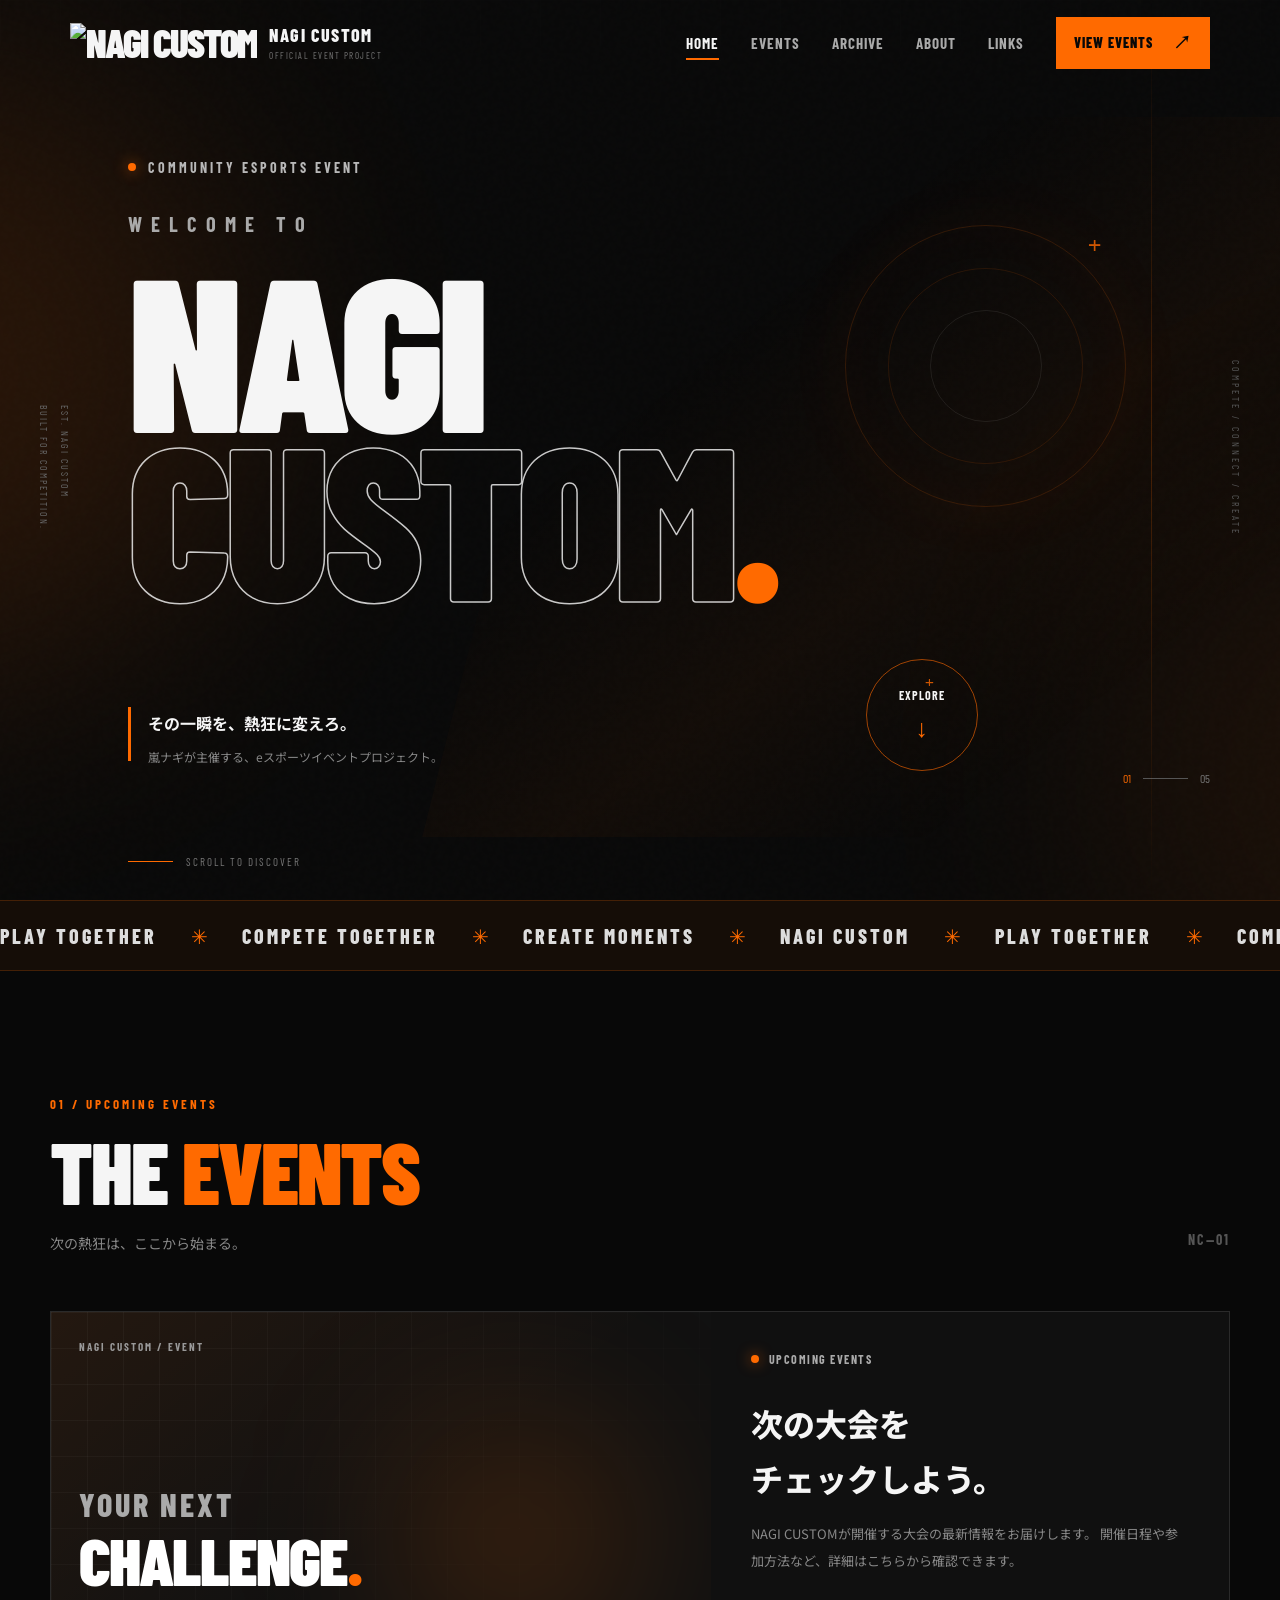
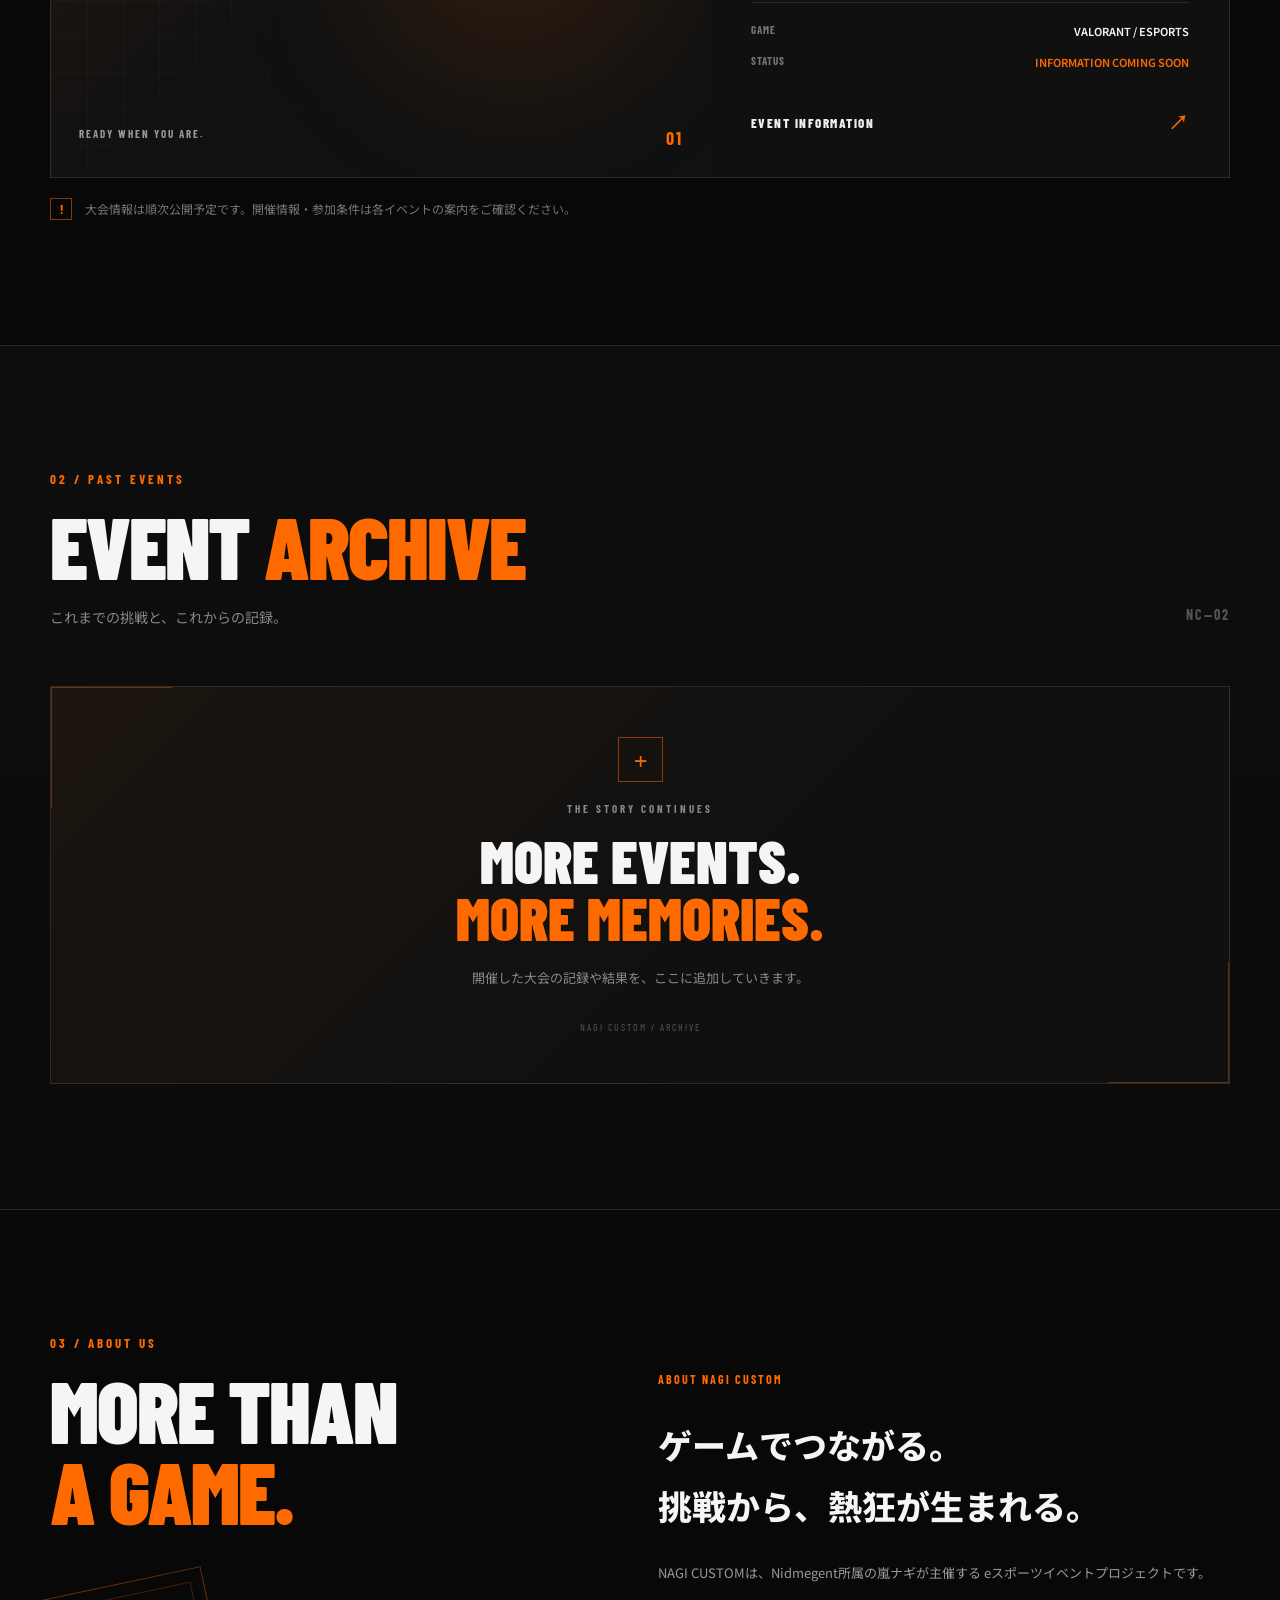
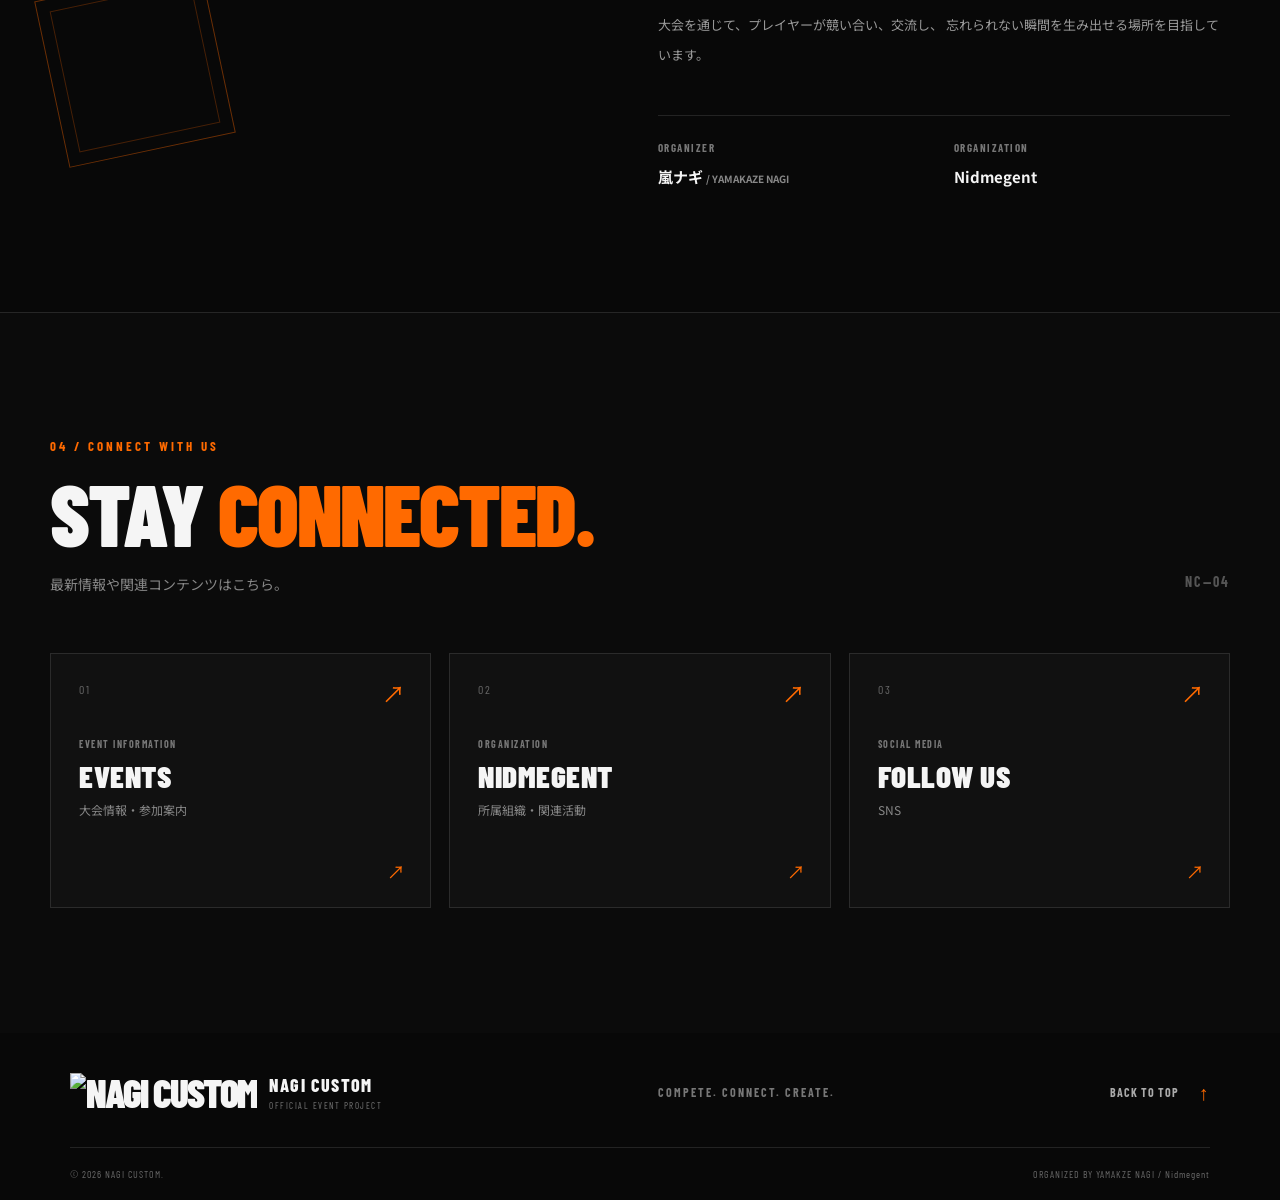
==== commit 4a23dc6f: "Update index.html" ====
--- a/index.html
+++ b/index.html
@@ -1,54 +1,28 @@
 <!DOCTYPE html>
 <html lang="ja">
 <head>
-  <meta charset="UTF-8">
-  <meta name="viewport" content="width=device-width, initial-scale=1.0">
-  <meta name="theme-color" content="#080808">
-  <meta name="description" content="NAGI CUSTOM - 嵐ナギが主催するeスポーツイベントの公式サイト。">
-  <title>NAGI CUSTOM | ESPORTS EVENT</title>
-
-  <link rel="stylesheet" href="css/style.css">
-  <link rel="preconnect" href="https://fonts.googleapis.com">
-  <link rel="preconnect" href="https://fonts.gstatic.com" crossorigin>
-  <link href="https://fonts.googleapis.com/css2?family=Barlow+Condensed:wght@500;600;700;800;900&family=Noto+Sans+JP:wght@400;500;600;700;800&display=swap" rel="stylesheet">
+<meta charset="UTF-8">
+<meta name="viewport" content="width=device-width, initial-scale=1.0">
+<meta name="theme-color" content="#080808">
+<meta name="description" content="NAGI CUSTOM - 嵐ナギが主催するeスポーツイベントの公式サイト。">
+<title>NAGI CUSTOM | ESPORTS EVENT</title>
+
+<link rel="stylesheet" href="css/style.css">
+<link rel="preconnect" href="https://fonts.googleapis.com">
+<link rel="preconnect" href="https://fonts.gstatic.com" crossorigin>
+<link href="https://fonts.googleapis.com/css2?family=Barlow+Condensed:wght@500;600;700;800;900&family=Noto+Sans+JP:wght@400;500;600;700;800&display=swap" rel="stylesheet">
 </head>
-
 <body>
 
-  <!-- LOADING -->
-  <div class="loader" id="loader">
-    <div class="loader-content">
-      <div class="loader-mark">NC<span>.</span></div>
-      <div class="loader-line"><span></span></div>
-      <p>PREPARING THE ARENA</p>
-    </div>
-  </div>
-
-  <!-- BACKGROUND -->
-  <div class="background-effects" aria-hidden="true">
-    <div class="bg-glow bg-glow-one"></div>
-    <div class="bg-glow bg-glow-two"></div>
-    <div class="grid-overlay"></div>
-    <div class="noise-overlay"></div>
-  </div>
-
-  <!-- HEADER -->
-  <header class="header" id="header">
-    <a href="#home" class="brand" aria-label="NAGI CUSTOM ホーム">
-      <span class="brand-icon">NC<span>.</span></span>
-      <span class="brand-text">
-        <strong>NAGI CUSTOM</strong>
-        <small>OFFICIAL EVENT PROJECT</small>
-      </span>
-    </a>
-
-    <button class="menu-toggle" id="menuToggle"
-      aria-label="メニューを開く" aria-expanded="false">
-      <span></span>
-      <span></span>
-    </button>
-
-    <nav class="navigation" id="navigation">
+<!-- LOADING -->
+<div class="loader" id="loader"><div class="loader-content"><div class="loader-mark"><img src="nagicustom.png" alt="NAGI CUSTOM" class="brand-logo"></div><div class="loader-line"><span></span></div><p>PREPARING THE ARENA</p></div></div>
+<!-- BACKGROUND -->
+<div class="background-effects" aria-hidden="true"><div class="bg-glow bg-glow-one"></div><div class="bg-glow bg-glow-two"></div><div class="grid-overlay"></div><div class="noise-overlay"></div></div>
+<!-- HEADER -->
+<header class="header" id="header"><a href="#home" class="brand" aria-label="NAGI CUSTOM ホーム"><span class="brand-icon"><img src="nagicustom.png" alt="NAGI CUSTOM" class="brand-logo"></span><span class="brand-text"><strong>NAGI CUSTOM</strong><small>OFFICIAL EVENT PROJECT</small></span></a>
+<button class="menu-toggle" id="menuToggle" aria-label="メニューを開く" aria-expanded="false"><span></span><span></span></button>
+  
+<nav class="navigation" id="navigation">
       <a href="#home" class="nav-link active">HOME</a>
       <a href="#events" class="nav-link">EVENTS</a>
       <a href="#archive" class="nav-link">ARCHIVE</a>
@@ -60,45 +34,14 @@
     </nav>
   </header>
 
-  <main>
-
-    <!-- HERO -->
-    <section class="hero section" id="home">
-
-      <div class="hero-decoration" aria-hidden="true">
-        <span class="hero-cross cross-one">+</span>
-        <span class="hero-cross cross-two">+</span>
-        <span class="hero-circle"></span>
-        <span class="hero-vertical-text">COMPETE / CONNECT / CREATE</span>
-      </div>
-
-      <div class="hero-content">
-        <div class="eyebrow reveal">
-          <span class="eyebrow-dot"></span>
-          COMMUNITY ESPORTS EVENT
-        </div>
-
-        <h1 class="hero-title reveal">
-          <span class="title-small">WELCOME TO</span>
-          <span class="title-main">NAGI</span>
-          <span class="title-main title-outline">CUSTOM<span class="title-period">.</span></span>
-        </h1>
-
-        <div class="hero-bottom reveal">
-          <div class="hero-description">
-            <span class="orange-line"></span>
-            <p>
-              その一瞬を、熱狂に変えろ。<br>
-              <span>嵐ナギが主催する、eスポーツイベントプロジェクト。</span>
-            </p>
-          </div>
-
-          <a href="#events" class="round-link" aria-label="イベント一覧を見る">
-            <span>EXPLORE</span>
-            <span class="round-link-arrow">↓</span>
-          </a>
-        </div>
-      </div>
+<main>
+<!-- HERO -->
+<section class="hero section" id="home">
+<div class="hero-decoration" aria-hidden="true"><span class="hero-cross cross-one">+</span><span class="hero-cross cross-two">+</span><span class="hero-circle"></span><span class="hero-vertical-text">COMPETE / CONNECT / CREATE</span></div>
+<div class="hero-content"><div class="eyebrow reveal"><span class="eyebrow-dot"></span>COMMUNITY ESPORTS EVENT</div>
+<h1 class="hero-title reveal"><span class="title-small">WELCOME TO</span><span class="title-main">NAGI</span><span class="title-main title-outline">CUSTOM<span class="title-period">.</span></span></h1>
+<div class="hero-bottom reveal"><div class="hero-description"><span class="orange-line"></span><p>その一瞬を、熱狂に変えろ。<br><span>嵐ナギが主催する、eスポーツイベントプロジェクト。</span></p></div>
+<a href="#events" class="round-link" aria-label="イベント一覧を見る"><span>EXPLORE</span><span class="round-link-arrow">↓</span></a></div></div>
 
       <div class="hero-side-label">
         <span>EST. NAGI CUSTOM</span>
@@ -191,7 +134,7 @@
               <strong class="meta-highlight">INFORMATION COMING SOON</strong>
             </div>
 
-            <a href="#contact" class="text-link">
+            <a href="events.html" class="text-link">
               EVENT INFORMATION
               <span>↗</span>
             </a>
@@ -248,11 +191,8 @@
             <h2 class="section-title">MORE THAN<br><span>A GAME.</span></h2>
 
             <div class="about-symbol" aria-hidden="true">
-              <span>NC</span>
-              <i></i>
-              <i></i>
-              <i></i>
-            </div>
+  <img src="nagicustom.png" alt="" class="about-logo">
+</div>
           </div>
 
           <div class="about-content reveal">
@@ -309,7 +249,7 @@
 
         <div class="links-grid">
 
-          <a href="#contact" class="link-card reveal">
+          <a href="events.html" class="link-card reveal">
             <span class="link-card-number">01</span>
             <div class="link-card-icon">↗</div>
             <span class="link-card-label">EVENT INFORMATION</span>
@@ -318,7 +258,7 @@
             <span class="link-card-arrow">↗</span>
           </a>
 
-          <a href="#contact" class="link-card reveal">
+          <a href="https://nidmegent.github.io/official/" class="link-card reveal">
             <span class="link-card-number">02</span>
             <div class="link-card-icon">↗</div>
             <span class="link-card-label">ORGANIZATION</span>
@@ -327,47 +267,18 @@
             <span class="link-card-arrow">↗</span>
           </a>
 
-          <a href="#contact" class="link-card reveal">
+          <a href="https://x.com/nagi_J0053" class="link-card reveal">
             <span class="link-card-number">03</span>
             <div class="link-card-icon">↗</div>
             <span class="link-card-label">SOCIAL MEDIA</span>
             <h3>FOLLOW US</h3>
-            <p>SNS・最新のお知らせ</p>
+            <p>SNS</p>
             <span class="link-card-arrow">↗</span>
           </a>
 
         </div>
 
-        <p class="links-note reveal">
-          ※ 各リンクは、公式URLの設定後に接続します。
-        </p>
-
-      </div>
-    </section>
-
-    <!-- CONTACT CTA -->
-    <section class="contact-section" id="contact">
-      <div class="contact-glow"></div>
-
-      <div class="contact-content reveal">
-        <span class="section-kicker">YOUR NEXT MOMENT STARTS HERE</span>
-
-        <h2>
-          READY TO<br>
-          <span>PLAY?</span>
-        </h2>
-
-        <p>
-          次のイベントで、新しい熱狂を。
-        </p>
-
-        <a href="#events" class="contact-button">
-          EXPLORE EVENTS
-          <span>↗</span>
-        </a>
-      </div>
-
-      <div class="contact-decoration" aria-hidden="true">NC.</div>
+      </div>
     </section>
 
   </main>
@@ -377,7 +288,9 @@
     <div class="footer-main">
 
       <a href="#home" class="brand footer-brand">
-        <span class="brand-icon">NC<span>.</span></span>
+        <span class="brand-icon">
+  <img src="nagicustom.png" alt="NAGI CUSTOM" class="brand-logo">
+</span>
         <span class="brand-text">
           <strong>NAGI CUSTOM</strong>
           <small>OFFICIAL EVENT PROJECT</small>
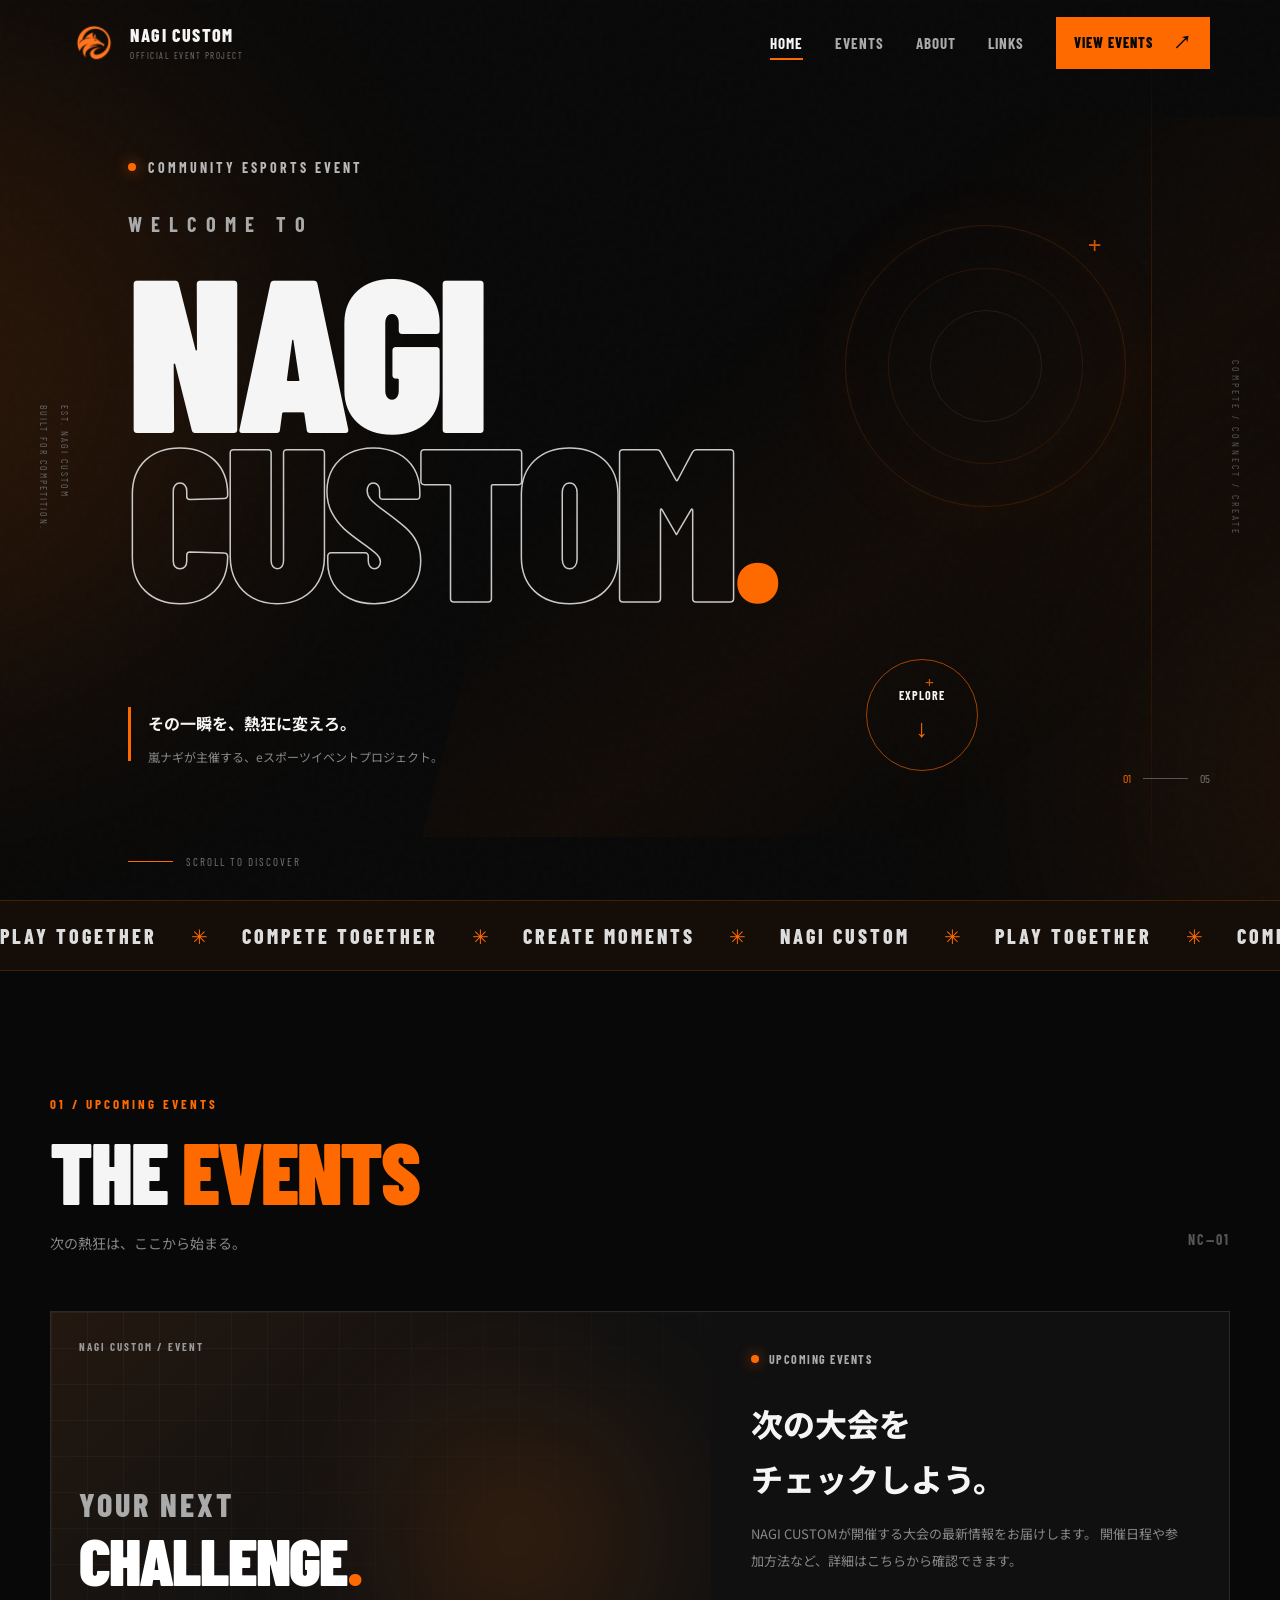
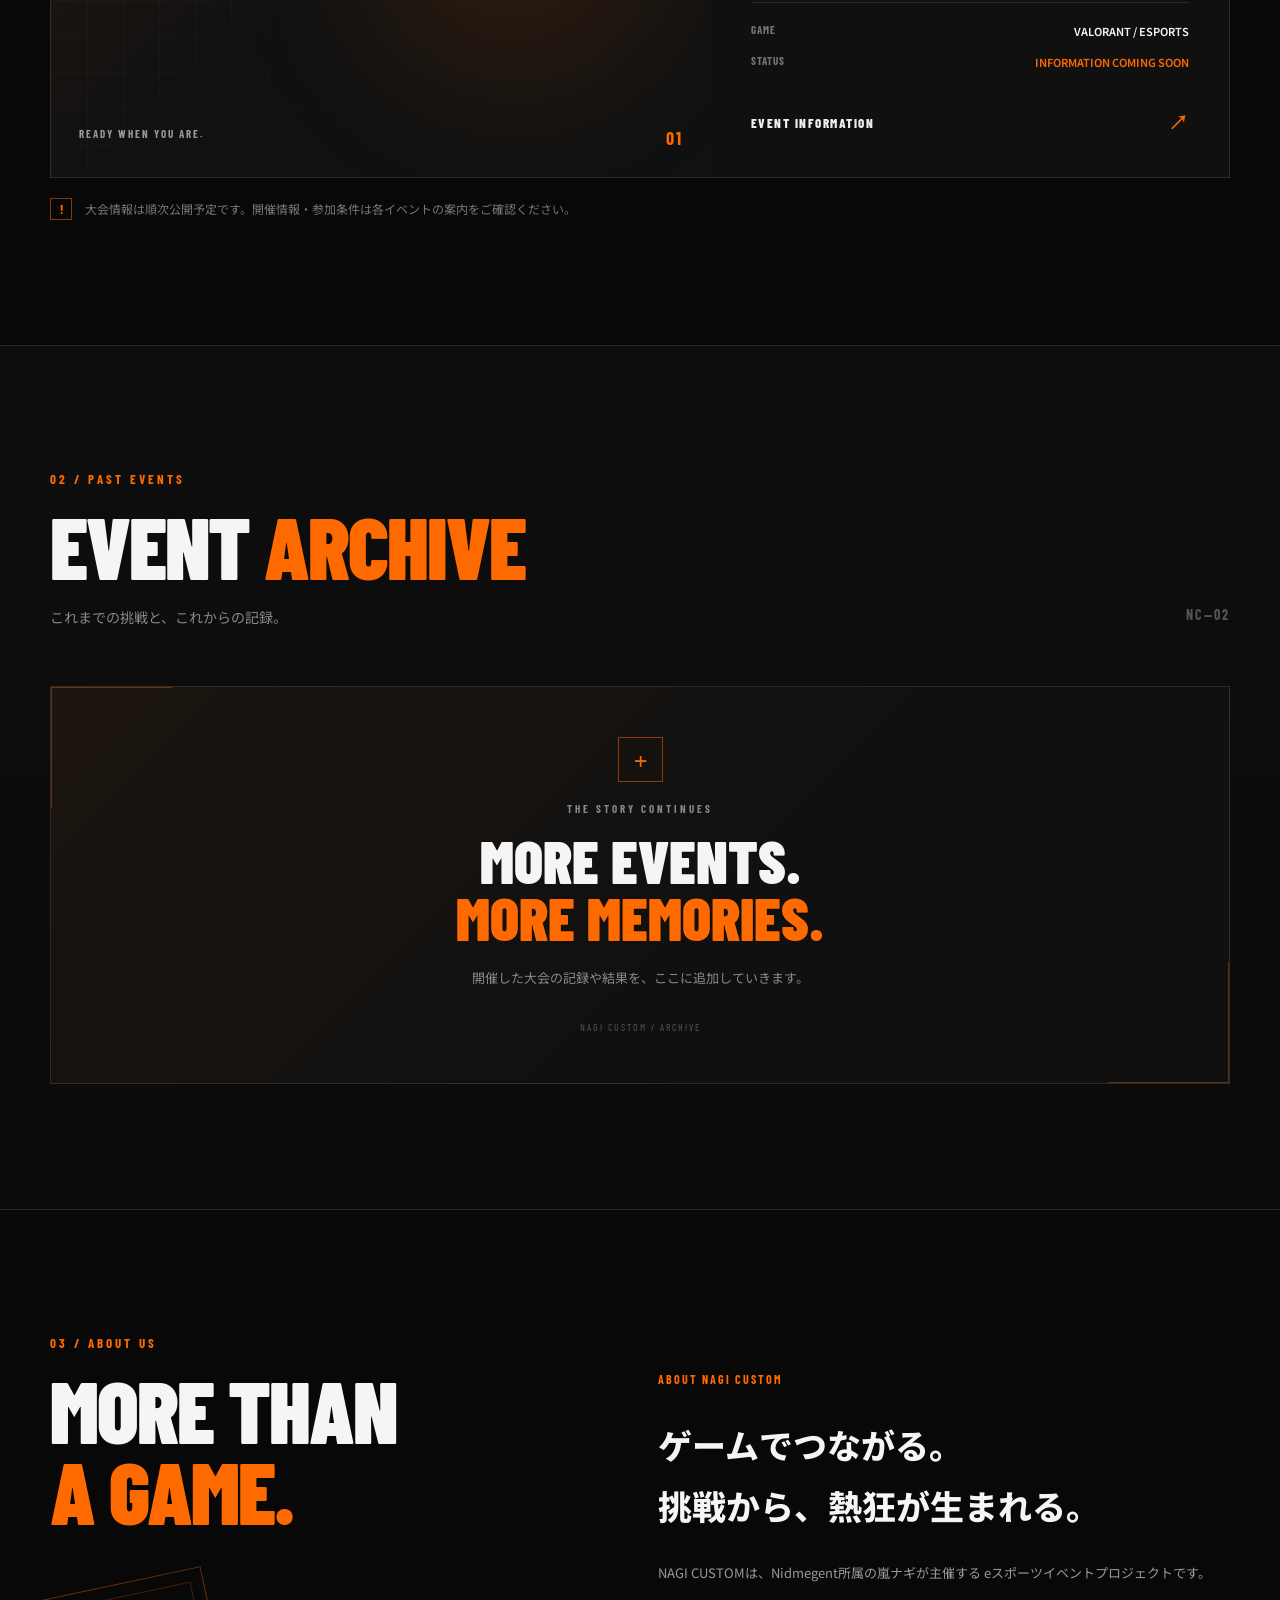
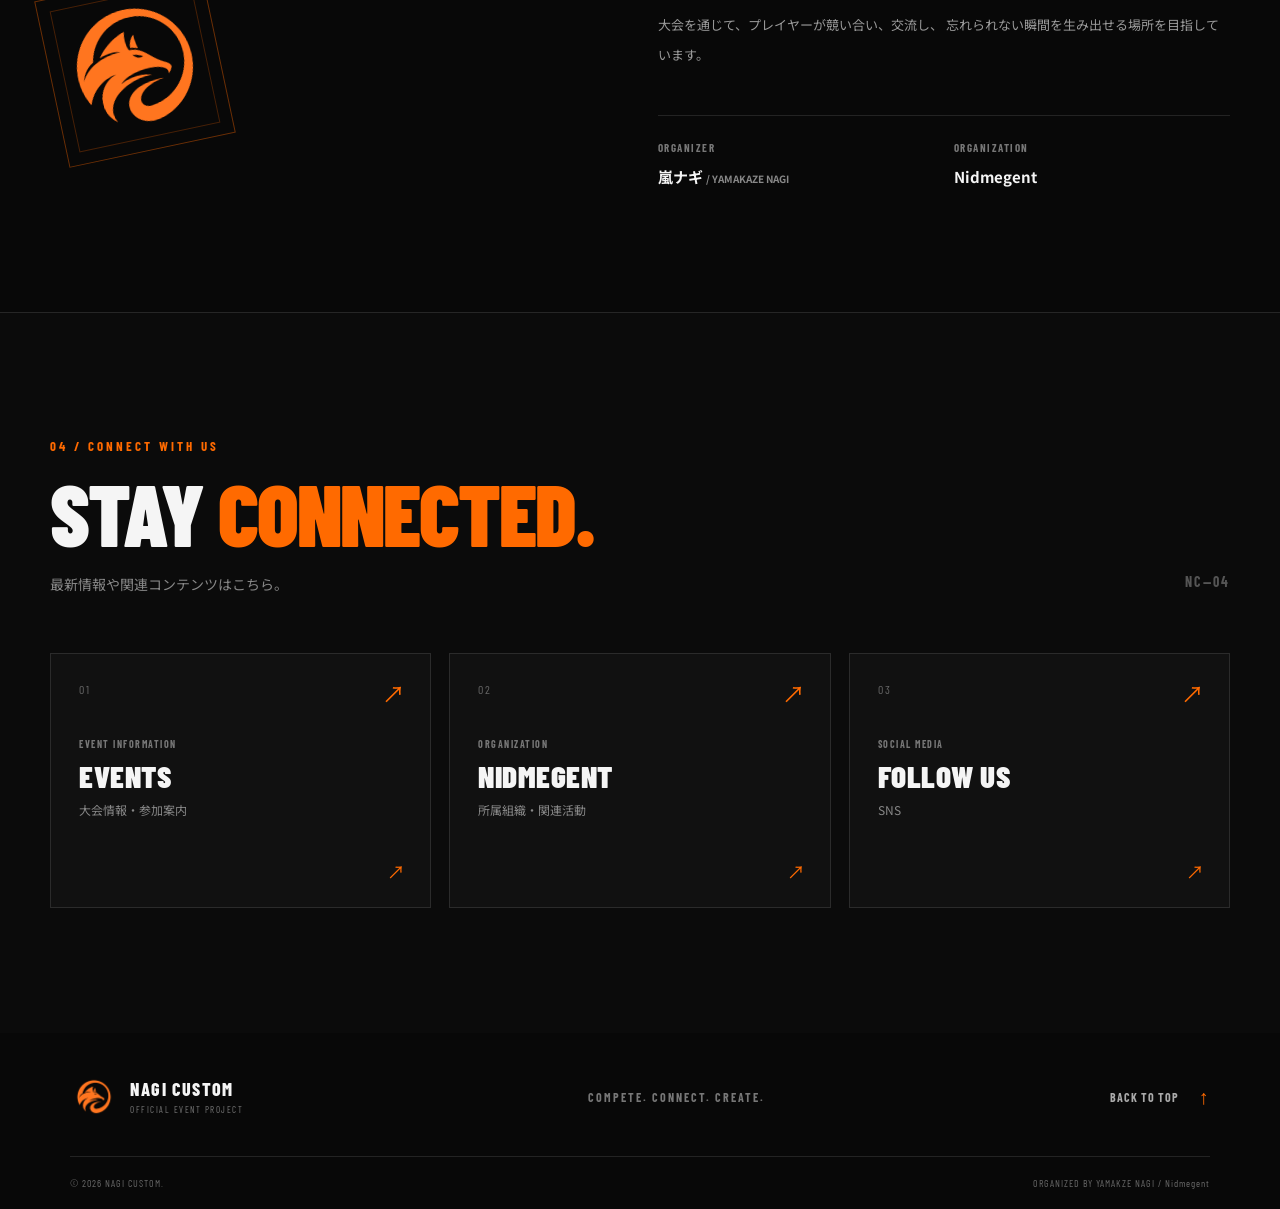
==== commit 94924387: "Update index.html" ====
--- a/index.html
+++ b/index.html
@@ -6,7 +6,7 @@
 <meta name="theme-color" content="#080808">
 <meta name="description" content="NAGI CUSTOM - 嵐ナギが主催するeスポーツイベントの公式サイト。">
 <title>NAGI CUSTOM | ESPORTS EVENT</title>
-
+<link rel="icon" href="nagicustom.png" type="image/png">
 <link rel="stylesheet" href="css/style.css">
 <link rel="preconnect" href="https://fonts.googleapis.com">
 <link rel="preconnect" href="https://fonts.gstatic.com" crossorigin>
@@ -23,15 +23,7 @@
 <button class="menu-toggle" id="menuToggle" aria-label="メニューを開く" aria-expanded="false"><span></span><span></span></button>
   
 <nav class="navigation" id="navigation">
-      <a href="#home" class="nav-link active">HOME</a>
-      <a href="#events" class="nav-link">EVENTS</a>
-      <a href="#archive" class="nav-link">ARCHIVE</a>
-      <a href="#about" class="nav-link">ABOUT</a>
-      <a href="#links" class="nav-link">LINKS</a>
-      <a href="#events" class="nav-cta">
-        VIEW EVENTS <span>↗</span>
-      </a>
-    </nav>
+<a href="#home" class="nav-link active">HOME</a><a href="#events" class="nav-link">EVENTS</a><a href="#about" class="nav-link">ABOUT</a><a href="#links" class="nav-link">LINKS</a><a href="#events.html" class="nav-cta">VIEW EVENTS <span>↗</span></a></nav>
   </header>
 
 <main>
@@ -42,51 +34,18 @@
 <h1 class="hero-title reveal"><span class="title-small">WELCOME TO</span><span class="title-main">NAGI</span><span class="title-main title-outline">CUSTOM<span class="title-period">.</span></span></h1>
 <div class="hero-bottom reveal"><div class="hero-description"><span class="orange-line"></span><p>その一瞬を、熱狂に変えろ。<br><span>嵐ナギが主催する、eスポーツイベントプロジェクト。</span></p></div>
 <a href="#events" class="round-link" aria-label="イベント一覧を見る"><span>EXPLORE</span><span class="round-link-arrow">↓</span></a></div></div>
-
-      <div class="hero-side-label">
-        <span>EST. NAGI CUSTOM</span>
-        <span>BUILT FOR COMPETITION.</span>
-      </div>
-
-      <div class="hero-index">
-        <span>01</span>
-        <span class="index-line"></span>
-        <span>05</span>
-      </div>
-
-      <a href="#events" class="scroll-indicator">
-        <span class="scroll-line"></span>
-        <span>SCROLL TO DISCOVER</span>
-      </a>
-
-    </section>
-
-    <!-- INTRO STRIP -->
-    <div class="ticker" aria-label="NAGI CUSTOM">
-      <div class="ticker-track">
-        <span>PLAY TOGETHER</span><i>✳</i>
-        <span>COMPETE TOGETHER</span><i>✳</i>
-        <span>CREATE MOMENTS</span><i>✳</i>
-        <span>NAGI CUSTOM</span><i>✳</i>
-        <span>PLAY TOGETHER</span><i>✳</i>
-        <span>COMPETE TOGETHER</span><i>✳</i>
-        <span>CREATE MOMENTS</span><i>✳</i>
-        <span>NAGI CUSTOM</span><i>✳</i>
-      </div>
-    </div>
-
-    <!-- EVENTS -->
-    <section class="section events-section" id="events">
-      <div class="section-container">
-
-        <div class="section-heading reveal">
-          <div>
-            <span class="section-kicker">01 / UPCOMING EVENTS</span>
-            <h2 class="section-title">THE <span>EVENTS</span></h2>
-            <p class="section-description">
-              次の熱狂は、ここから始まる。
-            </p>
-          </div>
+<div class="hero-side-label"><span>EST. NAGI CUSTOM</span><span>BUILT FOR COMPETITION.</span></div>
+<div class="hero-index"><span>01</span><span class="index-line"></span><span>05</span></div>
+<a href="#events" class="scroll-indicator"><span class="scroll-line"></span><span>SCROLL TO DISCOVER</span></a>
+</section>
+<!-- INTRO STRIP -->
+<div class="ticker" aria-label="NAGI CUSTOM">
+<div class="ticker-track">
+<span>PLAY TOGETHER</span><i>✳</i><span>COMPETE TOGETHER</span><i>✳</i><span>CREATE MOMENTS</span><i>✳</i><span>NAGI CUSTOM</span><i>✳</i><span>PLAY TOGETHER</span><i>✳</i><span>COMPETE TOGETHER</span><i>✳</i><span>CREATE MOMENTS</span><i>✳</i><span>NAGI CUSTOM</span><i>✳</i></div></div>
+<!-- EVENTS -->
+<section class="section events-section" id="events">
+<div class="section-container">
+<div class="section-heading reveal"><div><span class="section-kicker">01 / UPCOMING EVENTS</span><h2 class="section-title">THE <span>EVENTS</span></h2><p class="section-description">次の熱狂は、ここから始まる。</p></div>
 
           <span class="heading-decoration">NC—01</span>
         </div>
--- a/css/style.css
+++ b/css/style.css
@@ -2085,3 +2085,67 @@
     transform: none;
   }
 }
+
+/* ========================================
+   NAGI CUSTOM LOGO
+======================================== */
+
+/* ヘッダー・フッターのロゴ */
+.brand-icon {
+  display: inline-flex;
+  align-items: center;
+  justify-content: center;
+}
+
+.brand-icon .brand-logo {
+  display: block;
+  width: 48px;
+  height: 48px;
+  object-fit: contain;
+}
+
+/* ローディング画面のロゴ */
+.loader-mark {
+  display: flex;
+  align-items: center;
+  justify-content: center;
+}
+
+.loader-mark .brand-logo {
+  display: block;
+  width: 90px;
+  height: 90px;
+  object-fit: contain;
+}
+
+/* Aboutセクションのロゴ */
+.about-symbol {
+  display: flex;
+  align-items: center;
+  justify-content: center;
+}
+
+.about-symbol .about-logo {
+  display: block;
+  width: 100%;
+  max-width: 180px;
+  height: auto;
+  object-fit: contain;
+}
+
+/* スマートフォン */
+@media (max-width: 768px) {
+  .brand-icon .brand-logo {
+    width: 40px;
+    height: 40px;
+  }
+
+  .loader-mark .brand-logo {
+    width: 76px;
+    height: 76px;
+  }
+
+  .about-symbol .about-logo {
+    max-width: 140px;
+  }
+}
